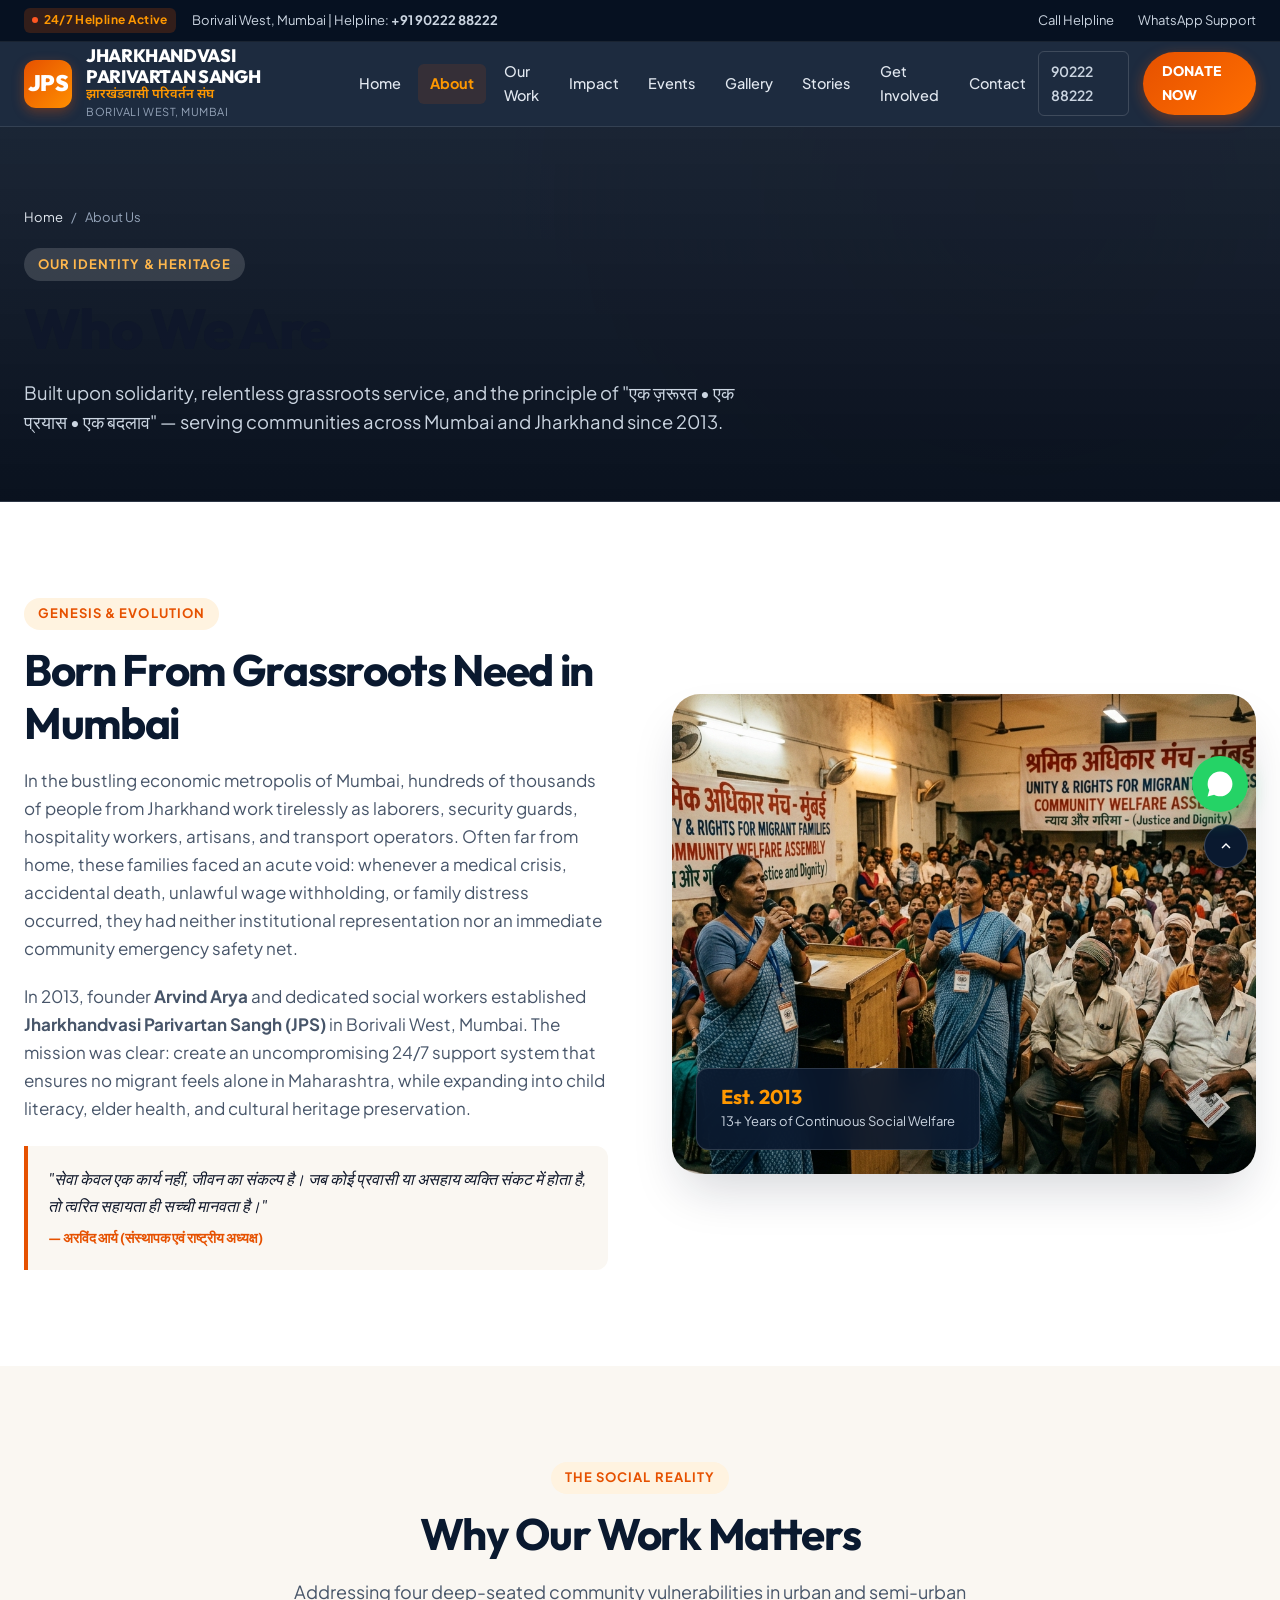
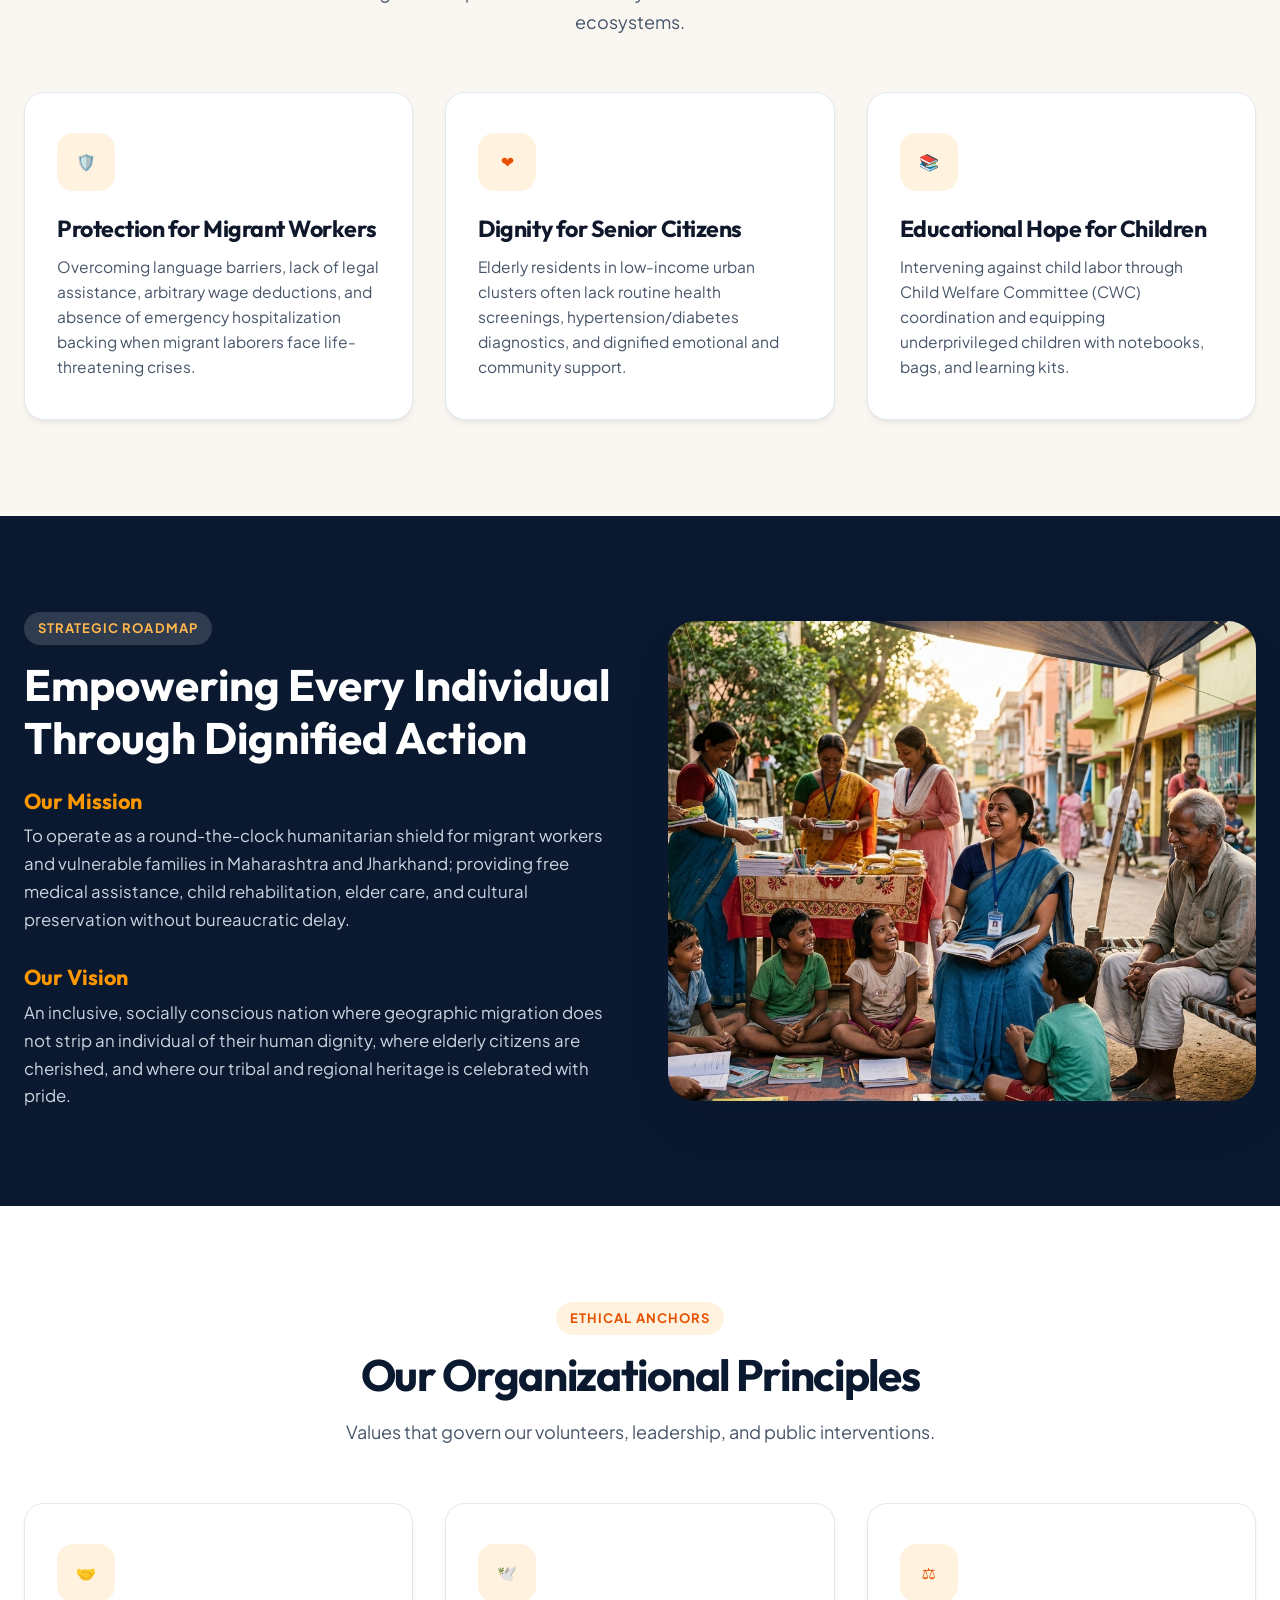
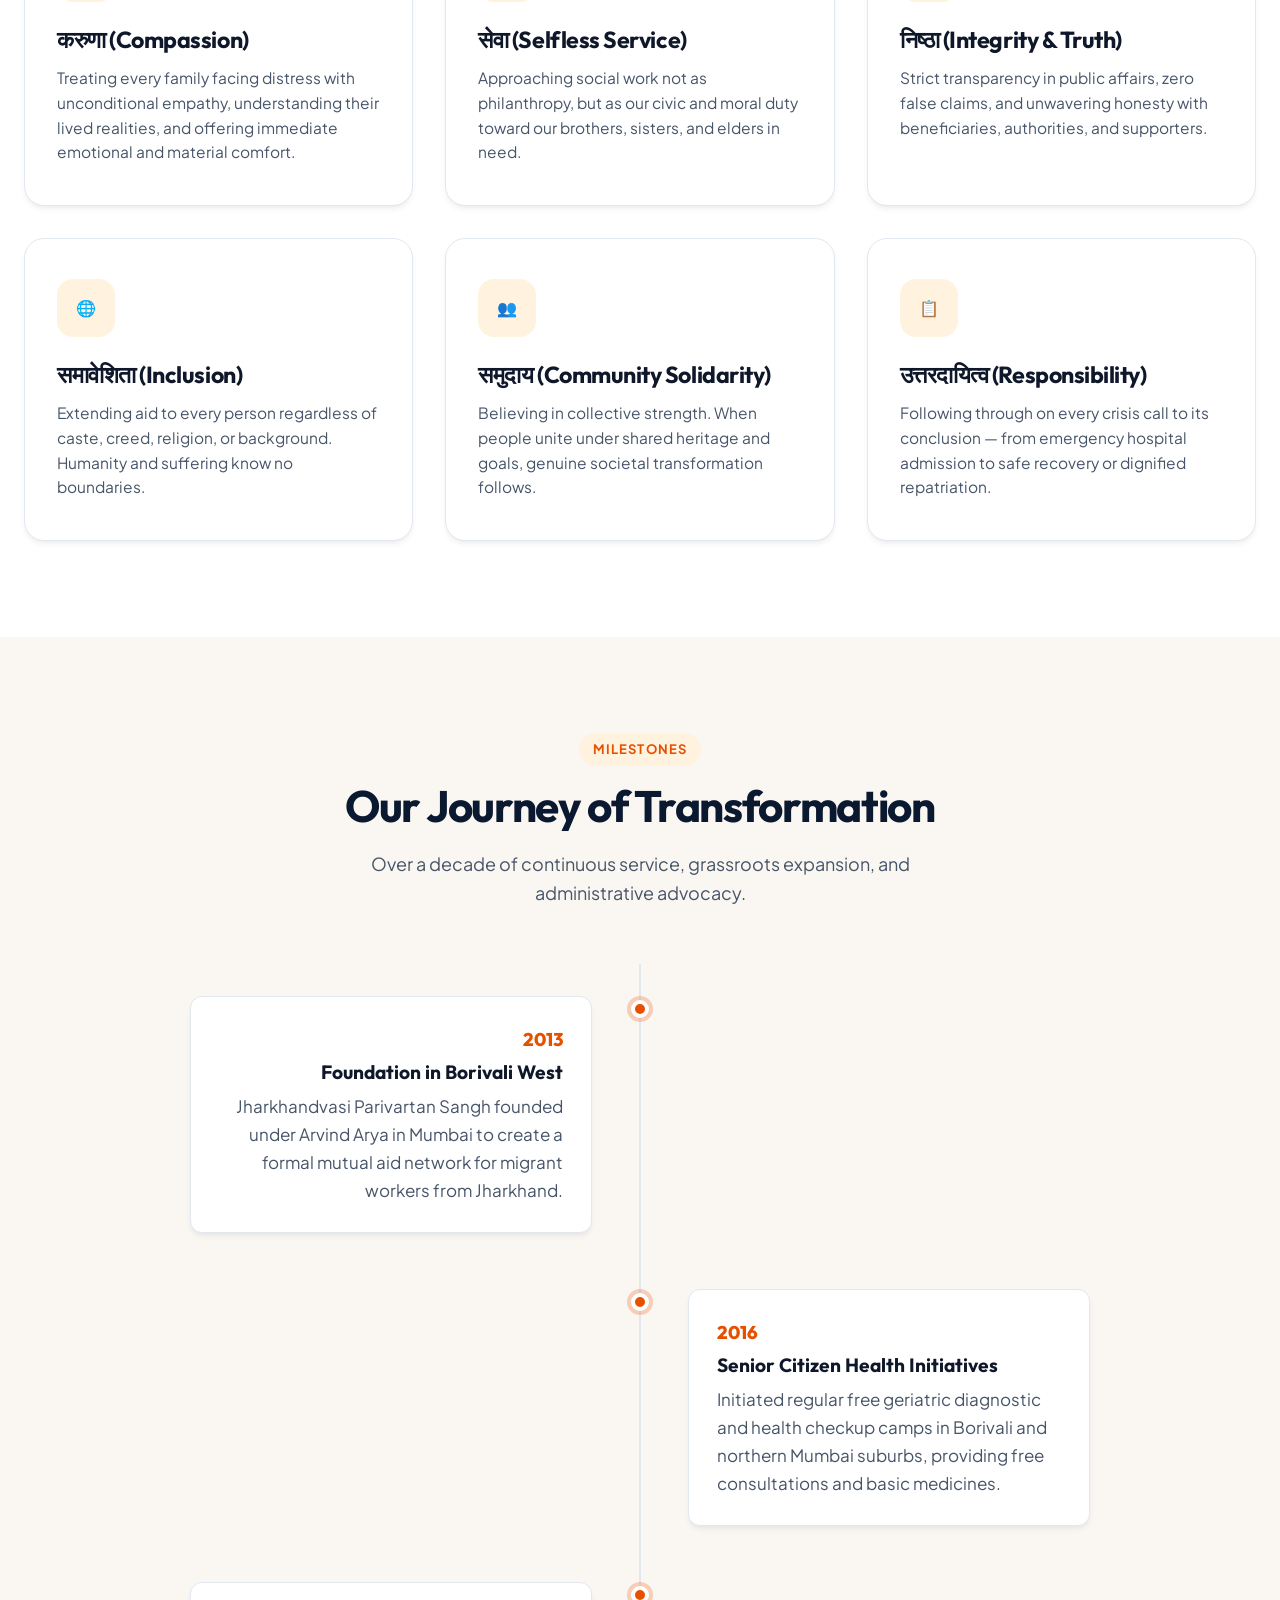
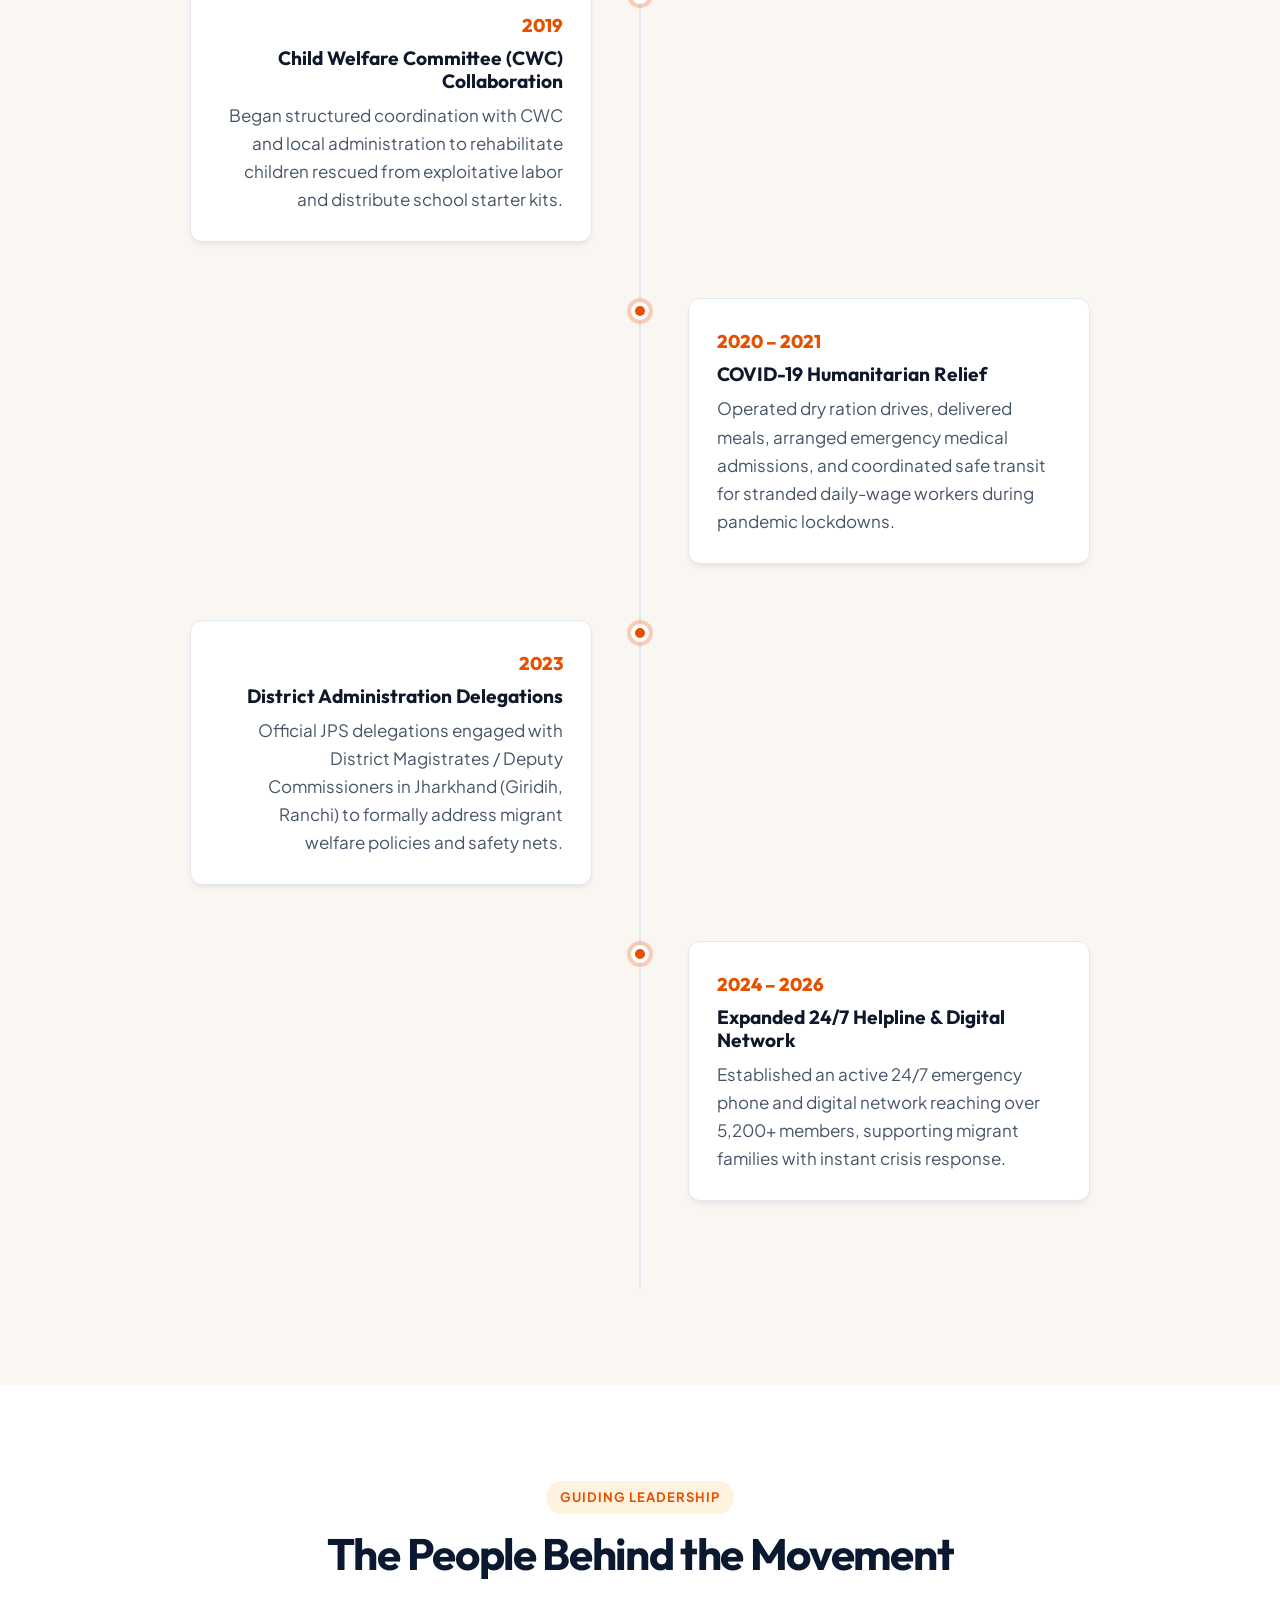
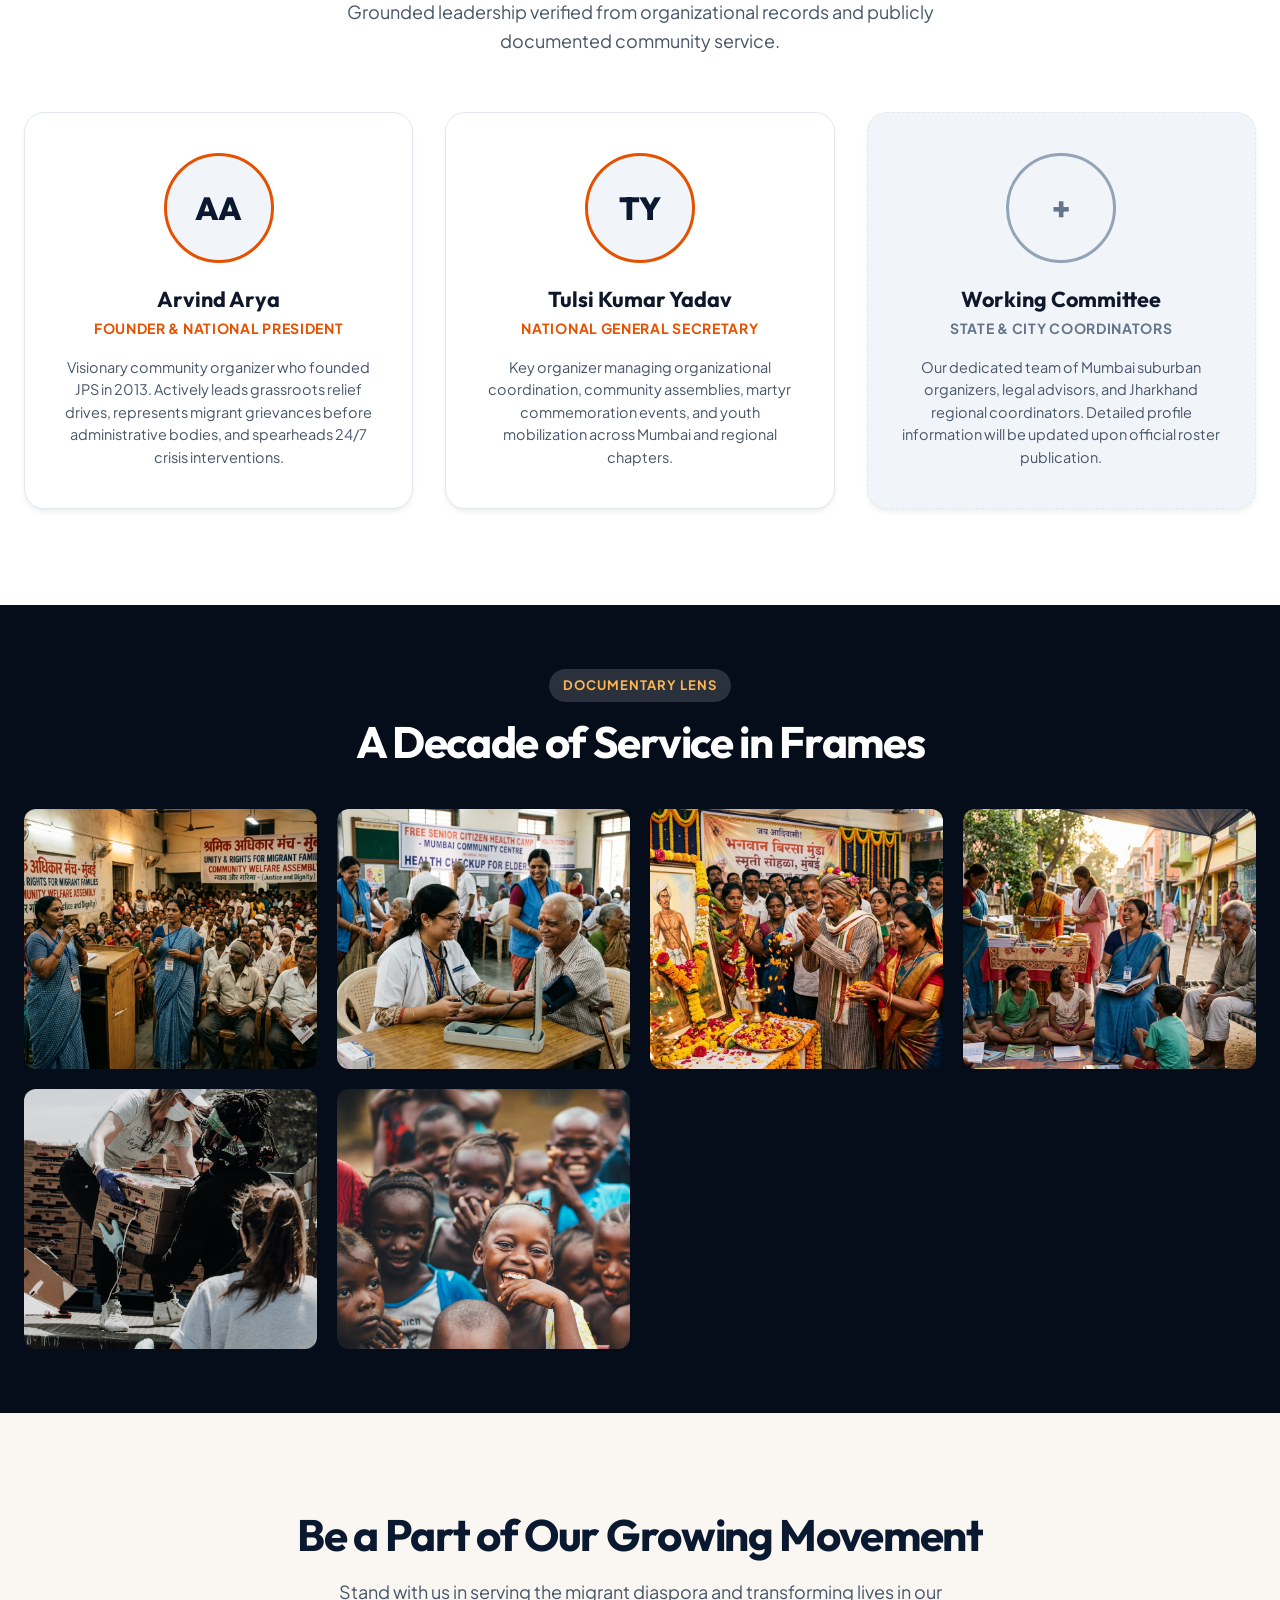
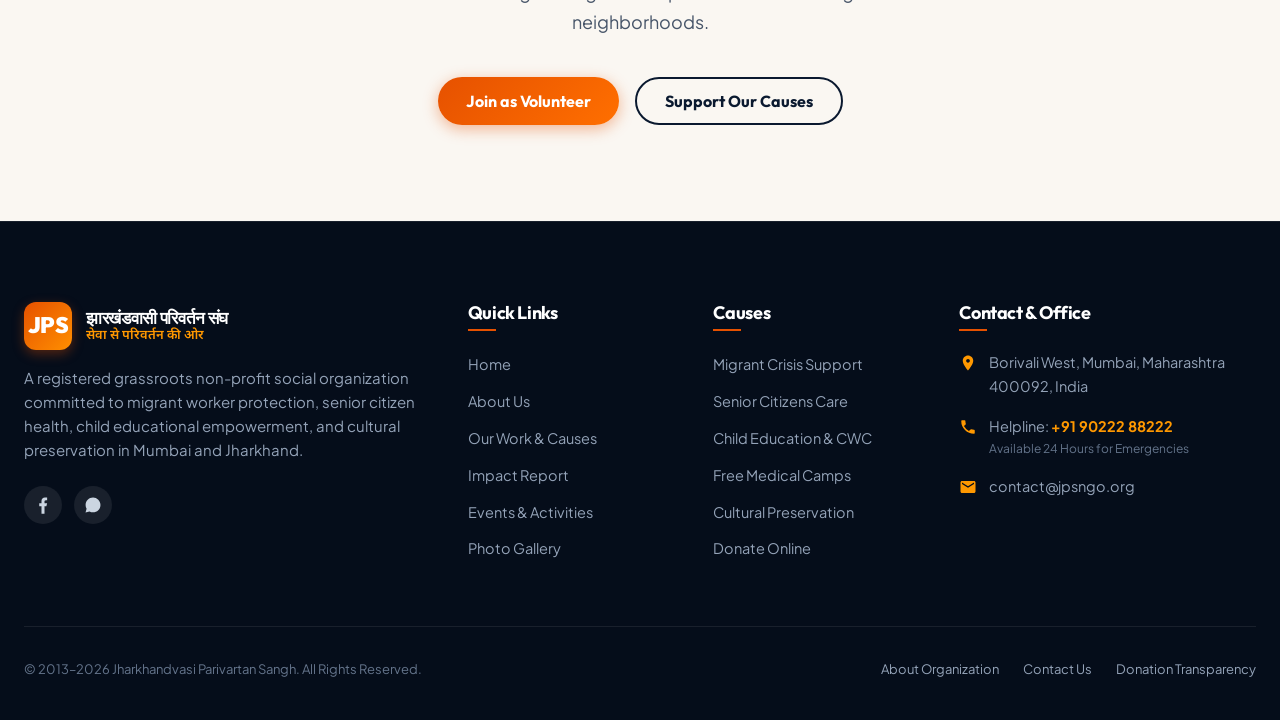
==== about.html @ cb79f777 "Initial commit: Complete 10-page website for Jharkhandvasi Parivartan Sangh" ====
<!DOCTYPE html>
<html lang="en">
<head>
  <meta charset="UTF-8">
  <meta name="viewport" content="width=device-width, initial-scale=1.0">
  <title>About Us | Jharkhandvasi Parivartan Sangh (JPS)</title>
  <meta name="description" content="Learn about Jharkhandvasi Parivartan Sangh (JPS), founded in 2013 in Mumbai under the leadership of Arvind Arya. Dedicated to migrant welfare, senior citizen healthcare, and child protection.">
  <meta name="keywords" content="About Jharkhandvasi Parivartan Sangh, Arvind Arya, NGO Borivali West, migrant worker welfare Mumbai, NGO history">
  
  <meta property="og:type" content="website">
  <meta property="og:title" content="About Us | Jharkhandvasi Parivartan Sangh">
  <meta property="og:description" content="Discover our journey since 2013: Empowering communities, protecting migrant rights, and serving elders with dignity.">
  <meta property="og:image" content="assets/images/community-assembly.jpg">

  <link rel="icon" type="image/x-icon" href="assets/images/favicon.ico">
  <link rel="stylesheet" href="assets/css/style.css">
</head>
<body>

  <!-- PRELOADER -->
  <div id="preloader">
    <div class="preloader-brand">
      <div class="preloader-emblem">JPS</div>
      <h2 class="preloader-title">झारखंडवासी परिवर्तन संघ</h2>
      <p class="preloader-sub">सेवा • सशक्तिकरण • परिवर्तन</p>
    </div>
  </div>

  <!-- TOP EMERGENCY STRIP -->
  <div class="top-strip">
    <div class="container top-strip-inner">
      <div class="top-strip-left">
        <span class="top-strip-badge">24/7 Helpline Active</span>
        <span>Borivali West, Mumbai | Helpline: <strong>+91 90222 88222</strong></span>
      </div>
      <div class="top-strip-right">
        <a href="tel:+919022288222" class="top-strip-link">Call Helpline</a>
        <a href="https://wa.me/919022288222" target="_blank" class="top-strip-link">WhatsApp Support</a>
      </div>
    </div>
  </div>

  <!-- STICKY SITE HEADER -->
  <header class="site-header">
    <div class="container nav-container">
      <a href="index.html" class="brand-logo" aria-label="JPS Home">
        <div class="brand-emblem">JPS</div>
        <div class="brand-text">
          <span class="brand-name">JHARKHANDVASI PARIVARTAN SANGH</span>
          <span class="brand-hindi">झारखंडवासी परिवर्तन संघ</span>
          <span class="brand-location">Borivali West, Mumbai</span>
        </div>
      </a>

      <nav aria-label="Main Navigation">
        <ul class="nav-menu">
          <li class="nav-item"><a href="index.html" class="nav-link">Home</a></li>
          <li class="nav-item"><a href="about.html" class="nav-link active">About</a></li>
          <li class="nav-item"><a href="our-work.html" class="nav-link">Our Work</a></li>
          <li class="nav-item"><a href="impact.html" class="nav-link">Impact</a></li>
          <li class="nav-item"><a href="events.html" class="nav-link">Events</a></li>
          <li class="nav-item"><a href="gallery.html" class="nav-link">Gallery</a></li>
          <li class="nav-item"><a href="stories.html" class="nav-link">Stories</a></li>
          <li class="nav-item"><a href="get-involved.html" class="nav-link">Get Involved</a></li>
          <li class="nav-item"><a href="contact.html" class="nav-link">Contact</a></li>
        </ul>
      </nav>

      <div class="nav-actions">
        <a href="tel:+919022288222" class="btn-header-call">90222 88222</a>
        <a href="donate.html" class="btn-donate-nav">DONATE NOW</a>
        <button class="mobile-toggle" aria-label="Open Navigation Menu">
          <svg viewBox="0 0 24 24"><path d="M3 18h18v-2H3v2zm0-5h18v-2H3v2zm0-7v2h18V6H3z"/></svg>
        </button>
      </div>
    </div>
  </header>

  <!-- MOBILE NAVIGATION DRAWER -->
  <div class="mobile-drawer-overlay"></div>
  <aside class="mobile-drawer" aria-label="Mobile Navigation">
    <div>
      <div class="mobile-drawer-header">
        <div class="brand-logo">
          <div class="brand-emblem">JPS</div>
          <div>
            <div style="font-weight:800; color:#fff; font-size:1rem;">झारखंडवासी परिवर्तन संघ</div>
            <div style="font-size:0.75rem; color:#ff9800;">Borivali West, Mumbai</div>
          </div>
        </div>
        <button class="drawer-close" aria-label="Close Navigation">✕</button>
      </div>
      <ul class="mobile-nav-list">
        <li><a href="index.html" class="mobile-nav-link">Home</a></li>
        <li><a href="about.html" class="mobile-nav-link active">About Us</a></li>
        <li><a href="our-work.html" class="mobile-nav-link">Our Work & Causes</a></li>
        <li><a href="impact.html" class="mobile-nav-link">Our Impact</a></li>
        <li><a href="events.html" class="mobile-nav-link">Events & Activities</a></li>
        <li><a href="gallery.html" class="mobile-nav-link">Photo Gallery</a></li>
        <li><a href="stories.html" class="mobile-nav-link">Stories & News</a></li>
        <li><a href="get-involved.html" class="mobile-nav-link">Get Involved</a></li>
        <li><a href="donate.html" class="mobile-nav-link">Donate Online</a></li>
        <li><a href="contact.html" class="mobile-nav-link">Contact Us</a></li>
      </ul>
    </div>
    <div class="mobile-drawer-footer">
      <a href="donate.html" class="btn btn-primary" style="width:100%; margin-bottom: 0.75rem;">Support Our Work</a>
      <a href="tel:+919022288222" class="btn btn-secondary" style="width:100%;">Call Helpline</a>
    </div>
  </aside>

  <!-- PAGE HERO -->
  <section class="page-hero">
    <div class="container">
      <nav class="breadcrumbs">
        <a href="index.html">Home</a> <span>/</span> <span>About Us</span>
      </nav>
      <span class="section-tag light">Our Identity & Heritage</span>
      <h1 class="page-hero-title">Who We Are</h1>
      <p class="page-hero-desc">Built upon solidarity, relentless grassroots service, and the principle of "एक ज़रूरत • एक प्रयास • एक बदलाव" — serving communities across Mumbai and Jharkhand since 2013.</p>
    </div>
  </section>

  <!-- OUR STORY & FOUNDATION -->
  <section class="section-py bg-surface">
    <div class="container">
      <div class="split-grid">
        <div>
          <span class="section-tag">Genesis & Evolution</span>
          <h2 class="section-title">Born From Grassroots Need in Mumbai</h2>
          <p style="margin-bottom: 1.25rem;">In the bustling economic metropolis of Mumbai, hundreds of thousands of people from Jharkhand work tirelessly as laborers, security guards, hospitality workers, artisans, and transport operators. Often far from home, these families faced an acute void: whenever a medical crisis, accidental death, unlawful wage withholding, or family distress occurred, they had neither institutional representation nor an immediate community emergency safety net.</p>
          <p style="margin-bottom: 1.25rem;">In 2013, founder <strong>Arvind Arya</strong> and dedicated social workers established <strong>Jharkhandvasi Parivartan Sangh (JPS)</strong> in Borivali West, Mumbai. The mission was clear: create an uncompromising 24/7 support system that ensures no migrant feels alone in Maharashtra, while expanding into child literacy, elder health, and cultural heritage preservation.</p>
          <div style="background:var(--color-surface-warm); padding:1.25rem; border-left:4px solid var(--color-accent); border-radius:0 var(--radius-md) var(--radius-md) 0; margin-top:1.5rem;">
            <p style="font-size:1rem; font-style:italic; color:var(--color-text-main); margin:0;">
              "सेवा केवल एक कार्य नहीं, जीवन का संकल्प है। जब कोई प्रवासी या असहाय व्यक्ति संकट में होता है, तो त्वरित सहायता ही सच्ची मानवता है।"
            </p>
            <div style="font-weight:700; font-size:0.85rem; color:var(--color-accent); margin-top:0.5rem;">— अरविंद आर्य (संस्थापक एवं राष्ट्रीय अध्यक्ष)</div>
          </div>
        </div>
        <div class="split-image-card">
          <img src="assets/images/community-assembly.jpg" alt="JPS Community Assembly and Deliberation">
          <div class="split-badge-floating">
            <h4>Est. 2013</h4>
            <p>13+ Years of Continuous Social Welfare</p>
          </div>
        </div>
      </div>
    </div>
  </section>

  <!-- WHY WE EXIST -->
  <section class="section-py bg-surface-warm">
    <div class="container">
      <div class="text-center mx-auto" style="max-width: 700px; margin-bottom: 3.5rem;">
        <span class="section-tag">The Social Reality</span>
        <h2 class="section-title">Why Our Work Matters</h2>
        <p class="section-subtitle">Addressing four deep-seated community vulnerabilities in urban and semi-urban ecosystems.</p>
      </div>

      <div class="cards-3-grid">
        <div class="card-purpose">
          <div class="card-icon-wrap">🛡️</div>
          <h3>Protection for Migrant Workers</h3>
          <p>Overcoming language barriers, lack of legal assistance, arbitrary wage deductions, and absence of emergency hospitalization backing when migrant laborers face life-threatening crises.</p>
        </div>

        <div class="card-purpose">
          <div class="card-icon-wrap">❤️</div>
          <h3>Dignity for Senior Citizens</h3>
          <p>Elderly residents in low-income urban clusters often lack routine health screenings, hypertension/diabetes diagnostics, and dignified emotional and community support.</p>
        </div>

        <div class="card-purpose">
          <div class="card-icon-wrap">📚</div>
          <h3>Educational Hope for Children</h3>
          <p>Intervening against child labor through Child Welfare Committee (CWC) coordination and equipping underprivileged children with notebooks, bags, and learning kits.</p>
        </div>
      </div>
    </div>
  </section>

  <!-- MISSION & VISION LARGE DISPLAY SECTION -->
  <section class="section-py bg-navy">
    <div class="container">
      <div style="display:grid; grid-template-columns: 1fr 1fr; gap: 3.5rem; align-items:center;">
        <div>
          <span class="section-tag light">Strategic Roadmap</span>
          <h2 style="font-size:clamp(2rem, 3.5vw, 2.75rem); color:#fff; margin-bottom:1.5rem; line-height:1.2;">
            Empowering Every Individual Through Dignified Action
          </h2>
          <div style="margin-bottom: 2rem;">
            <h3 style="color:#ff9800; font-size:1.35rem; margin-bottom:0.5rem;">Our Mission</h3>
            <p style="color:#cbd5e1; font-size:1.05rem;">
              To operate as a round-the-clock humanitarian shield for migrant workers and vulnerable families in Maharashtra and Jharkhand; providing free medical assistance, child rehabilitation, elder care, and cultural preservation without bureaucratic delay.
            </p>
          </div>
          <div>
            <h3 style="color:#ff9800; font-size:1.35rem; margin-bottom:0.5rem;">Our Vision</h3>
            <p style="color:#cbd5e1; font-size:1.05rem;">
              An inclusive, socially conscious nation where geographic migration does not strip an individual of their human dignity, where elderly citizens are cherished, and where our tribal and regional heritage is celebrated with pride.
            </p>
          </div>
        </div>
        <div class="split-image-card">
          <img src="assets/images/hero-education.jpg" alt="JPS Education & Welfare Drive">
        </div>
      </div>
    </div>
  </section>

  <!-- OUR VALUES (6 EDITORIAL PRINCIPLES) -->
  <section class="section-py bg-surface">
    <div class="container">
      <div class="text-center mx-auto" style="max-width: 650px; margin-bottom: 3.5rem;">
        <span class="section-tag">Ethical Anchors</span>
        <h2 class="section-title">Our Organizational Principles</h2>
        <p class="section-subtitle">Values that govern our volunteers, leadership, and public interventions.</p>
      </div>

      <div class="work-grid">
        <div class="card-purpose">
          <div class="card-icon-wrap">🤝</div>
          <h3>करुणा (Compassion)</h3>
          <p>Treating every family facing distress with unconditional empathy, understanding their lived realities, and offering immediate emotional and material comfort.</p>
        </div>
        <div class="card-purpose">
          <div class="card-icon-wrap">🕊️</div>
          <h3>सेवा (Selfless Service)</h3>
          <p>Approaching social work not as philanthropy, but as our civic and moral duty toward our brothers, sisters, and elders in need.</p>
        </div>
        <div class="card-purpose">
          <div class="card-icon-wrap">⚖️</div>
          <h3>निष्ठा (Integrity & Truth)</h3>
          <p>Strict transparency in public affairs, zero false claims, and unwavering honesty with beneficiaries, authorities, and supporters.</p>
        </div>
        <div class="card-purpose">
          <div class="card-icon-wrap">🌐</div>
          <h3>समावेशिता (Inclusion)</h3>
          <p>Extending aid to every person regardless of caste, creed, religion, or background. Humanity and suffering know no boundaries.</p>
        </div>
        <div class="card-purpose">
          <div class="card-icon-wrap">👥</div>
          <h3>समुदाय (Community Solidarity)</h3>
          <p>Believing in collective strength. When people unite under shared heritage and goals, genuine societal transformation follows.</p>
        </div>
        <div class="card-purpose">
          <div class="card-icon-wrap">📋</div>
          <h3>उत्तरदायित्व (Responsibility)</h3>
          <p>Following through on every crisis call to its conclusion — from emergency hospital admission to safe recovery or dignified repatriation.</p>
        </div>
      </div>
    </div>
  </section>

  <!-- OUR JOURNEY TIMELINE -->
  <section class="section-py bg-surface-warm">
    <div class="container">
      <div class="text-center mx-auto" style="max-width: 650px; margin-bottom: 3.5rem;">
        <span class="section-tag">Milestones</span>
        <h2 class="section-title">Our Journey of Transformation</h2>
        <p class="section-subtitle">Over a decade of continuous service, grassroots expansion, and administrative advocacy.</p>
      </div>

      <div class="timeline-wrapper">
        <!-- 2013 -->
        <div class="timeline-node left">
          <div class="timeline-dot"></div>
          <div class="timeline-card">
            <span class="timeline-year">2013</span>
            <h4>Foundation in Borivali West</h4>
            <p>Jharkhandvasi Parivartan Sangh founded under Arvind Arya in Mumbai to create a formal mutual aid network for migrant workers from Jharkhand.</p>
          </div>
        </div>

        <!-- 2016 -->
        <div class="timeline-node right">
          <div class="timeline-dot"></div>
          <div class="timeline-card">
            <span class="timeline-year">2016</span>
            <h4>Senior Citizen Health Initiatives</h4>
            <p>Initiated regular free geriatric diagnostic and health checkup camps in Borivali and northern Mumbai suburbs, providing free consultations and basic medicines.</p>
          </div>
        </div>

        <!-- 2019 -->
        <div class="timeline-node left">
          <div class="timeline-dot"></div>
          <div class="timeline-card">
            <span class="timeline-year">2019</span>
            <h4>Child Welfare Committee (CWC) Collaboration</h4>
            <p>Began structured coordination with CWC and local administration to rehabilitate children rescued from exploitative labor and distribute school starter kits.</p>
          </div>
        </div>

        <!-- 2020-2021 -->
        <div class="timeline-node right">
          <div class="timeline-dot"></div>
          <div class="timeline-card">
            <span class="timeline-year">2020 – 2021</span>
            <h4>COVID-19 Humanitarian Relief</h4>
            <p>Operated dry ration drives, delivered meals, arranged emergency medical admissions, and coordinated safe transit for stranded daily-wage workers during pandemic lockdowns.</p>
          </div>
        </div>

        <!-- 2023 -->
        <div class="timeline-node left">
          <div class="timeline-dot"></div>
          <div class="timeline-card">
            <span class="timeline-year">2023</span>
            <h4>District Administration Delegations</h4>
            <p>Official JPS delegations engaged with District Magistrates / Deputy Commissioners in Jharkhand (Giridih, Ranchi) to formally address migrant welfare policies and safety nets.</p>
          </div>
        </div>

        <!-- 2024-2026 -->
        <div class="timeline-node right">
          <div class="timeline-dot"></div>
          <div class="timeline-card">
            <span class="timeline-year">2024 – 2026</span>
            <h4>Expanded 24/7 Helpline & Digital Network</h4>
            <p>Established an active 24/7 emergency phone and digital network reaching over 5,200+ members, supporting migrant families with instant crisis response.</p>
          </div>
        </div>
      </div>
    </div>
  </section>

  <!-- LEADERSHIP & TEAM -->
  <section class="section-py bg-surface">
    <div class="container">
      <div class="text-center mx-auto" style="max-width: 650px; margin-bottom: 3.5rem;">
        <span class="section-tag">Guiding Leadership</span>
        <h2 class="section-title">The People Behind the Movement</h2>
        <p class="section-subtitle">Grounded leadership verified from organizational records and publicly documented community service.</p>
      </div>

      <div class="team-grid">
        <!-- Arvind Arya -->
        <div class="card-team">
          <div class="team-avatar">AA</div>
          <h3 class="team-name">Arvind Arya</h3>
          <div class="team-designation">Founder & National President</div>
          <p class="team-bio">Visionary community organizer who founded JPS in 2013. Actively leads grassroots relief drives, represents migrant grievances before administrative bodies, and spearheads 24/7 crisis interventions.</p>
        </div>

        <!-- Tulsi Kumar Yadav -->
        <div class="card-team">
          <div class="team-avatar">TY</div>
          <h3 class="team-name">Tulsi Kumar Yadav</h3>
          <div class="team-designation">National General Secretary</div>
          <p class="team-bio">Key organizer managing organizational coordination, community assemblies, martyr commemoration events, and youth mobilization across Mumbai and regional chapters.</p>
        </div>

        <!-- Working Committee Placeholder -->
        <div class="card-team" style="border-style: dashed; background: var(--color-surface-soft);">
          <div class="team-avatar" style="border-color:#94a3b8; color:#64748b;">+</div>
          <h3 class="team-name">Working Committee</h3>
          <div class="team-designation" style="color:var(--color-text-subtle);">State & City Coordinators</div>
          <p class="team-bio">Our dedicated team of Mumbai suburban organizers, legal advisors, and Jharkhand regional coordinators. Detailed profile information will be updated upon official roster publication.</p>
        </div>
      </div>
    </div>
  </section>

  <!-- ABOUT PHOTO GALLERY (6-8 IMAGES) -->
  <section class="section-py-sm bg-dark">
    <div class="container">
      <div class="text-center mx-auto" style="max-width: 650px; margin-bottom: 2.5rem;">
        <span class="section-tag light">Documentary Lens</span>
        <h2 class="section-title light">A Decade of Service in Frames</h2>
      </div>

      <div class="gallery-grid">
        <div class="gallery-item">
          <img src="assets/images/community-assembly.jpg" alt="Community assembly">
          <div class="gallery-caption-overlay">
            <h4>Community Deliberation</h4>
            <p>Workers unity forum in Mumbai</p>
          </div>
        </div>
        <div class="gallery-item">
          <img src="assets/images/senior-health.jpg" alt="Senior health camp">
          <div class="gallery-caption-overlay">
            <h4>Senior Healthcare Camp</h4>
            <p>Borivali West diagnostic drive</p>
          </div>
        </div>
        <div class="gallery-item">
          <img src="assets/images/cultural-birsa.jpg" alt="Bhagwan Birsa Munda tribute">
          <div class="gallery-caption-overlay">
            <h4>Birsa Munda Jayanti</h4>
            <p>Honoring our sacred roots</p>
          </div>
        </div>
        <div class="gallery-item">
          <img src="assets/images/hero-education.jpg" alt="Child education initiative">
          <div class="gallery-caption-overlay">
            <h4>Shiksha Protsahan</h4>
            <p>Equipping children for the future</p>
          </div>
        </div>
        <div class="gallery-item">
          <img src="assets/images/food-distribution.jpg" alt="Food grain distribution">
          <div class="gallery-caption-overlay">
            <h4>Emergency Food Relief</h4>
            <p>Supporting distressed families</p>
          </div>
        </div>
        <div class="gallery-item">
          <img src="assets/images/volunteer-hands.jpg" alt="Volunteer unity">
          <div class="gallery-caption-overlay">
            <h4>Grassroots Volunteer Force</h4>
            <p>Dedicated youth and social workers</p>
          </div>
        </div>
      </div>
    </div>
  </section>

  <!-- CTA -->
  <section class="section-py bg-surface-warm">
    <div class="container text-center">
      <h2 class="section-title">Be a Part of Our Growing Movement</h2>
      <p class="section-subtitle mx-auto">Stand with us in serving the migrant diaspora and transforming lives in our neighborhoods.</p>
      <div style="display:flex; justify-content:center; gap:1rem; flex-wrap:wrap;">
        <a href="get-involved.html" class="btn btn-primary">Join as Volunteer</a>
        <a href="donate.html" class="btn btn-outline-dark">Support Our Causes</a>
      </div>
    </div>
  </section>

  <!-- FOOTER -->
  <footer class="site-footer">
    <div class="container">
      <div class="footer-grid">
        <div class="footer-about">
          <div class="brand-logo">
            <div class="brand-emblem">JPS</div>
            <div class="brand-text">
              <span class="brand-name" style="font-size:1.05rem;">झारखंडवासी परिवर्तन संघ</span>
              <span class="brand-hindi" style="color:#ff9800;">सेवा से परिवर्तन की ओर</span>
            </div>
          </div>
          <p>A registered grassroots non-profit social organization committed to migrant worker protection, senior citizen health, child educational empowerment, and cultural preservation in Mumbai and Jharkhand.</p>
          <div class="social-icons-row">
            <a href="https://www.facebook.com/share/1EL6NNUDB8/" target="_blank" class="social-icon-btn" aria-label="Facebook">
              <svg viewBox="0 0 24 24"><path d="M14 13.5h2.5l1-4H14v-2c0-1.03 0-2 2-2h1.5V2.14c-.326-.043-1.52-.14-2.89-.14-2.87 0-4.61 1.74-4.61 4.75v2.75h-3v4h3v10h4v-10z"/></svg>
            </a>
            <a href="https://wa.me/919022288222" target="_blank" class="social-icon-btn" aria-label="WhatsApp">
              <svg viewBox="0 0 24 24"><path d="M12.04 2c-5.46 0-9.91 4.45-9.91 9.91 0 1.75.46 3.45 1.32 4.95L2.05 22l5.25-1.38c1.45.79 3.08 1.21 4.74 1.21 5.46 0 9.91-4.45 9.91-9.91 0-2.65-1.03-5.14-2.9-7.01A9.816 9.816 0 0012.04 2z"/></svg>
            </a>
          </div>
        </div>

        <div>
          <h4 class="footer-heading">Quick Links</h4>
          <ul class="footer-links">
            <li><a href="index.html" class="footer-link">Home</a></li>
            <li><a href="about.html" class="footer-link">About Us</a></li>
            <li><a href="our-work.html" class="footer-link">Our Work & Causes</a></li>
            <li><a href="impact.html" class="footer-link">Impact Report</a></li>
            <li><a href="events.html" class="footer-link">Events & Activities</a></li>
            <li><a href="gallery.html" class="footer-link">Photo Gallery</a></li>
          </ul>
        </div>

        <div>
          <h4 class="footer-heading">Causes</h4>
          <ul class="footer-links">
            <li><a href="our-work.html#migrants" class="footer-link">Migrant Crisis Support</a></li>
            <li><a href="our-work.html#seniors" class="footer-link">Senior Citizens Care</a></li>
            <li><a href="our-work.html#education" class="footer-link">Child Education & CWC</a></li>
            <li><a href="our-work.html#health" class="footer-link">Free Medical Camps</a></li>
            <li><a href="our-work.html#culture" class="footer-link">Cultural Preservation</a></li>
            <li><a href="donate.html" class="footer-link">Donate Online</a></li>
          </ul>
        </div>

        <div>
          <h4 class="footer-heading">Contact & Office</h4>
          <div class="footer-contact-item">
            <svg viewBox="0 0 24 24"><path d="M12 2C8.13 2 5 5.13 5 9c0 5.25 7 13 7 13s7-7.75 7-13c0-3.87-3.13-7-7-7zm0 9.5c-1.38 0-2.5-1.12-2.5-2.5s1.12-2.5 2.5-2.5 2.5 1.12 2.5 2.5-1.12 2.5-2.5 2.5z"/></svg>
            <span>Borivali West, Mumbai, Maharashtra 400092, India</span>
          </div>
          <div class="footer-contact-item">
            <svg viewBox="0 0 24 24"><path d="M6.62 10.79a15.053 15.053 0 006.59 6.59l2.2-2.2a1 1 0 011.01-.24c1.12.37 2.33.57 3.58.57.55 0 1 .45 1 1V20a1 1 0 01-1 1A17 17 0 013 4a1 1 0 011-1h3.5a1 1 0 011 1c0 1.25.2 2.45.57 3.57.11.35.03.74-.25 1.02l-2.2 2.2z"/></svg>
            <div>
              <div>Helpline: <a href="tel:+919022288222" style="color:#ff9800; font-weight:700;">+91 90222 88222</a></div>
              <div style="font-size:0.75rem; color:#64748b;">Available 24 Hours for Emergencies</div>
            </div>
          </div>
          <div class="footer-contact-item">
            <svg viewBox="0 0 24 24"><path d="M20 4H4c-1.1 0-1.99.9-1.99 2L2 18c0 1.1.9 2 2 2h16c1.1 0 2-.9 2-2V6c0-1.1-.9-2-2-2zm0 4l-8 5-8-5V6l8 5 8-5v2z"/></svg>
            <span>contact@jpsngo.org</span>
          </div>
        </div>
      </div>

      <div class="footer-bottom">
        <div>© 2013–2026 Jharkhandvasi Parivartan Sangh. All Rights Reserved.</div>
        <div style="display:flex; gap:1.5rem;">
          <a href="about.html">About Organization</a>
          <a href="contact.html">Contact Us</a>
          <a href="donate.html">Donation Transparency</a>
        </div>
      </div>
    </div>
  </footer>

  <!-- FLOATING WIDGETS -->
  <div class="floating-widgets">
    <a href="https://wa.me/919022288222?text=Hello,%20I%20would%20like%20to%20know%20more%20about%20Jharkhandvasi%20Parivartan%20Sangh." target="_blank" class="btn-float-whatsapp" aria-label="Chat on WhatsApp">
      <span class="whatsapp-tooltip">Chat on WhatsApp: +91 90222 88222</span>
      <svg viewBox="0 0 24 24"><path d="M12.04 2c-5.46 0-9.91 4.45-9.91 9.91 0 1.75.46 3.45 1.32 4.95L2.05 22l5.25-1.38c1.45.79 3.08 1.21 4.74 1.21 5.46 0 9.91-4.45 9.91-9.91 0-2.65-1.03-5.14-2.9-7.01A9.816 9.816 0 0012.04 2z"/></svg>
    </a>
    <button class="btn-back-to-top" aria-label="Back to Top">
      <svg viewBox="0 0 24 24"><path d="M7.41 15.41L12 10.83l4.59 4.58L18 14l-6-6-6 6z"/></svg>
    </button>
  </div>

  <script src="assets/js/main.js"></script>
</body>
</html>
---- assets/css/style.css ----
/* ==========================================================================
   JHARKHANDVASI PARIVARTAN SANGH (JPS) - OFFICIAL STYLESHEET
   Design Standard: ₹50 Lakh Corporate-Grade National NGO Digital Presence
   Motto: एक ज़रूरत • एक प्रयास • एक बदलाव
   ========================================================================== */

/* --- GOOGLE FONTS IMPORT --- */
@import url('https://fonts.googleapis.com/css2?family=Outfit:wght@400;500;600;700;800;900&family=Plus+Jakarta+Sans:ital,wght@0,300;0,400;0,500;0,600;0,700;0,800;1,400&family=Noto+Sans+Devanagari:wght@400;600;700&display=swap');

/* --- DESIGN TOKENS --- */
:root {
  /* Brand Palette */
  --color-primary: #0a192f;        /* Deep Executive Navy */
  --color-primary-dark: #050d1a;   /* Midnight Abyss */
  --color-primary-light: #162a45;  /* Slate Navy */
  --color-accent: #e65100;         /* Warm Saffron / Terracotta Impact */
  --color-accent-hover: #cf4300;   /* Deep Warm Saffron */
  --color-accent-light: #fff3e0;   /* Soft Peach Saffron Tint */
  --color-gold: #f59e0b;           /* Hope & Dignity Gold */
  --color-emerald: #059669;        /* Healing Emerald Green */
  --color-emerald-light: #ecfdf5;  /* Emerald Tint */

  /* Neutral Spectrum */
  --color-bg: #f8fafc;             /* Crisp Slate White */
  --color-surface: #ffffff;        /* Pure White */
  --color-surface-soft: #f1f5f9;   /* Soft Cool Gray */
  --color-surface-warm: #faf7f2;   /* Warm Editorial Cream */
  --color-border: #e2e8f0;         /* Fine Border */
  --color-border-subtle: #edf2f7;  /* Ultra Subtle Line */
  --color-text-main: #0f172a;      /* Slate Charcoal 900 */
  --color-text-muted: #475569;     /* Slate 600 */
  --color-text-subtle: #64748b;    /* Slate 500 */
  --color-text-inverse: #ffffff;   /* Pure White */

  /* Shadows & Elevations */
  --shadow-xs: 0 1px 2px 0 rgba(15, 23, 42, 0.05);
  --shadow-sm: 0 4px 6px -1px rgba(15, 23, 42, 0.06), 0 2px 4px -2px rgba(15, 23, 42, 0.04);
  --shadow-md: 0 10px 15px -3px rgba(15, 23, 42, 0.08), 0 4px 6px -4px rgba(15, 23, 42, 0.03);
  --shadow-lg: 0 20px 25px -5px rgba(15, 23, 42, 0.1), 0 8px 10px -6px rgba(15, 23, 42, 0.04);
  --shadow-xl: 0 25px 50px -12px rgba(15, 23, 42, 0.18);
  --shadow-glow: 0 0 30px rgba(230, 81, 0, 0.25);

  /* Typography */
  --font-display: 'Outfit', sans-serif;
  --font-body: 'Plus Jakarta Sans', system-ui, -apple-system, sans-serif;
  --font-hindi: 'Noto Sans Devanagari', 'Plus Jakarta Sans', sans-serif;

  /* Transitions */
  --transition-fast: 0.15s cubic-bezier(0.4, 0, 0.2, 1);
  --transition-normal: 0.3s cubic-bezier(0.4, 0, 0.2, 1);
  --transition-slow: 0.6s cubic-bezier(0.16, 1, 0.3, 1);

  /* Radius */
  --radius-sm: 6px;
  --radius-md: 12px;
  --radius-lg: 20px;
  --radius-xl: 28px;
  --radius-full: 9999px;

  /* Layout */
  --container-max: 1280px;
  --header-height: 84px;
}

/* --- RESET & BASE STYLES --- */
*, *::before, *::after {
  box-sizing: border-box;
  margin: 0;
  padding: 0;
}

html {
  scroll-behavior: smooth;
  font-size: 16px;
  -webkit-text-size-adjust: 100%;
}

body {
  font-family: var(--font-body);
  background-color: var(--color-bg);
  color: var(--color-text-main);
  line-height: 1.65;
  overflow-x: hidden;
  font-feature-settings: 'cv02', 'cv03', 'cv04', 'cv11';
}

img, picture, video, canvas, svg {
  display: block;
  max-width: 100%;
  height: auto;
}

a {
  color: inherit;
  text-decoration: none;
  transition: color var(--transition-fast);
}

button, input, select, textarea {
  font: inherit;
}

h1, h2, h3, h4, h5, h6 {
  font-family: var(--font-display);
  font-weight: 700;
  line-height: 1.2;
  color: var(--color-text-main);
}

p {
  font-size: 1.0625rem;
  color: var(--color-text-muted);
}

.container {
  width: 100%;
  max-width: var(--container-max);
  margin-left: auto;
  margin-right: auto;
  padding-left: 1.5rem;
  padding-right: 1.5rem;
}

/* --- PRELOADER --- */
#preloader {
  position: fixed;
  inset: 0;
  z-index: 99999;
  background: var(--color-primary-dark);
  display: flex;
  flex-direction: column;
  align-items: center;
  justify-content: center;
  transition: opacity 0.6s ease, visibility 0.6s ease;
}

#preloader.loaded {
  opacity: 0;
  visibility: hidden;
  pointer-events: none;
}

.preloader-brand {
  text-align: center;
  color: #fff;
  animation: pulseBrand 2s infinite ease-in-out;
}

.preloader-emblem {
  width: 72px;
  height: 72px;
  margin: 0 auto 1.25rem;
  border-radius: 50%;
  border: 3px solid rgba(230, 81, 0, 0.3);
  border-top-color: var(--color-accent);
  animation: spin 1s infinite linear;
  display: flex;
  align-items: center;
  justify-content: center;
  font-size: 1.75rem;
  font-weight: 800;
  color: var(--color-accent);
}

.preloader-title {
  font-size: 1.5rem;
  letter-spacing: -0.02em;
  margin-bottom: 0.35rem;
}

.preloader-sub {
  font-size: 0.875rem;
  color: #94a3b8;
  letter-spacing: 0.08em;
  text-transform: uppercase;
}

@keyframes spin {
  to { transform: rotate(360deg); }
}

@keyframes pulseBrand {
  0%, 100% { opacity: 0.9; }
  50% { opacity: 1; transform: scale(1.02); }
}

/* --- TOP ANNOUNCEMENT / EMERGENCY STRIP --- */
.top-strip {
  background: #061121;
  color: #cbd5e1;
  font-size: 0.8125rem;
  padding: 0.5rem 0;
  border-bottom: 1px solid rgba(255, 255, 255, 0.08);
}

.top-strip-inner {
  display: flex;
  justify-content: space-between;
  align-items: center;
  flex-wrap: wrap;
  gap: 0.75rem;
}

.top-strip-left {
  display: flex;
  align-items: center;
  gap: 1rem;
}

.top-strip-badge {
  background: rgba(230, 81, 0, 0.2);
  color: #ff9800;
  font-weight: 700;
  font-size: 0.75rem;
  padding: 0.15rem 0.5rem;
  border-radius: var(--radius-sm);
  letter-spacing: 0.03em;
  display: inline-flex;
  align-items: center;
  gap: 0.35rem;
}

.top-strip-badge::before {
  content: '';
  display: inline-block;
  width: 6px;
  height: 6px;
  background: #ff5722;
  border-radius: 50%;
  animation: pulseDot 1.5s infinite;
}

@keyframes pulseDot {
  0%, 100% { transform: scale(1); opacity: 1; }
  50% { transform: scale(1.6); opacity: 0.5; }
}

.top-strip-right {
  display: flex;
  align-items: center;
  gap: 1.5rem;
}

.top-strip-link {
  color: #cbd5e1;
  display: inline-flex;
  align-items: center;
  gap: 0.4rem;
  transition: color var(--transition-fast);
}

.top-strip-link:hover {
  color: #ffffff;
}

.top-strip-link svg {
  width: 14px;
  height: 14px;
  fill: currentColor;
}

/* --- NAVIGATION HEADER --- */
.site-header {
  position: sticky;
  top: 0;
  z-index: 1000;
  background: rgba(10, 25, 47, 0.92);
  backdrop-filter: blur(16px);
  -webkit-backdrop-filter: blur(16px);
  border-bottom: 1px solid rgba(255, 255, 255, 0.1);
  transition: background var(--transition-normal), box-shadow var(--transition-normal), padding var(--transition-normal);
}

.site-header.scrolled {
  background: rgba(8, 19, 36, 0.98);
  box-shadow: 0 10px 30px -10px rgba(2, 12, 27, 0.7);
}

.nav-container {
  display: flex;
  align-items: center;
  justify-content: space-between;
  height: var(--header-height);
}

/* Brand Logo */
.brand-logo {
  display: flex;
  align-items: center;
  gap: 0.875rem;
}

.brand-emblem {
  width: 48px;
  height: 48px;
  background: linear-gradient(135deg, var(--color-accent) 0%, #ff8f00 100%);
  border-radius: 12px;
  display: flex;
  align-items: center;
  justify-content: center;
  color: #fff;
  font-family: var(--font-display);
  font-weight: 900;
  font-size: 1.4rem;
  letter-spacing: -0.04em;
  box-shadow: 0 4px 12px rgba(230, 81, 0, 0.35);
  flex-shrink: 0;
}

.brand-text {
  display: flex;
  flex-direction: column;
}

.brand-name {
  font-family: var(--font-display);
  font-size: 1.125rem;
  font-weight: 800;
  letter-spacing: -0.02em;
  color: #ffffff;
  line-height: 1.15;
}

.brand-hindi {
  font-family: var(--font-hindi);
  font-size: 0.8125rem;
  font-weight: 600;
  color: #ff9800;
  line-height: 1.15;
  margin-top: 1px;
}

.brand-location {
  font-size: 0.6875rem;
  color: #94a3b8;
  letter-spacing: 0.05em;
  text-transform: uppercase;
}

/* Navigation Links */
.nav-menu {
  display: flex;
  align-items: center;
  list-style: none;
  gap: 0.35rem;
}

.nav-item {
  position: relative;
}

.nav-link {
  display: inline-block;
  padding: 0.5rem 0.75rem;
  font-size: 0.90625rem;
  font-weight: 500;
  color: #e2e8f0;
  border-radius: var(--radius-sm);
  transition: color var(--transition-fast), background-color var(--transition-fast);
}

.nav-link:hover {
  color: #ffffff;
  background-color: rgba(255, 255, 255, 0.08);
}

.nav-link.active {
  color: #ff9800;
  font-weight: 700;
  background-color: rgba(230, 81, 0, 0.12);
}

/* Nav Actions */
.nav-actions {
  display: flex;
  align-items: center;
  gap: 0.875rem;
}

.btn-header-call {
  display: inline-flex;
  align-items: center;
  gap: 0.4rem;
  color: #cbd5e1;
  font-size: 0.875rem;
  font-weight: 600;
  padding: 0.5rem 0.75rem;
  border-radius: var(--radius-sm);
  border: 1px solid rgba(255, 255, 255, 0.15);
  transition: all var(--transition-fast);
}

.btn-header-call:hover {
  background: rgba(255, 255, 255, 0.1);
  color: #ffffff;
  border-color: rgba(255, 255, 255, 0.3);
}

.btn-donate-nav {
  display: inline-flex;
  align-items: center;
  gap: 0.5rem;
  background: linear-gradient(135deg, var(--color-accent) 0%, #ff6f00 100%);
  color: #ffffff;
  font-family: var(--font-display);
  font-weight: 700;
  font-size: 0.875rem;
  padding: 0.55rem 1.15rem;
  border-radius: var(--radius-full);
  box-shadow: 0 4px 14px rgba(230, 81, 0, 0.4);
  transition: all var(--transition-normal);
  letter-spacing: 0.02em;
}

.btn-donate-nav:hover {
  transform: translateY(-2px);
  box-shadow: 0 6px 20px rgba(230, 81, 0, 0.55);
  background: linear-gradient(135deg, #f4511e 0%, #ff8f00 100%);
}

.btn-donate-nav svg {
  width: 16px;
  height: 16px;
  fill: currentColor;
}

/* Mobile Toggle */
.mobile-toggle {
  display: none;
  background: transparent;
  border: none;
  cursor: pointer;
  padding: 0.5rem;
  color: #ffffff;
}

.mobile-toggle svg {
  width: 28px;
  height: 28px;
  fill: currentColor;
}

/* Mobile Drawer */
.mobile-drawer {
  position: fixed;
  top: 0;
  right: -100%;
  width: 85%;
  max-width: 360px;
  height: 100vh;
  background: #081324;
  z-index: 2000;
  padding: 2rem 1.5rem;
  display: flex;
  flex-direction: column;
  justify-content: space-between;
  box-shadow: -10px 0 30px rgba(0, 0, 0, 0.5);
  transition: right 0.4s cubic-bezier(0.16, 1, 0.3, 1);
  overflow-y: auto;
}

.mobile-drawer.open {
  right: 0;
}

.mobile-drawer-overlay {
  position: fixed;
  inset: 0;
  background: rgba(0, 0, 0, 0.6);
  backdrop-filter: blur(4px);
  z-index: 1999;
  opacity: 0;
  visibility: hidden;
  transition: all 0.3s ease;
}

.mobile-drawer-overlay.open {
  opacity: 1;
  visibility: visible;
}

.mobile-drawer-header {
  display: flex;
  align-items: center;
  justify-content: space-between;
  padding-bottom: 1.5rem;
  border-bottom: 1px solid rgba(255, 255, 255, 0.1);
}

.drawer-close {
  background: rgba(255, 255, 255, 0.1);
  border: none;
  color: #fff;
  width: 40px;
  height: 40px;
  border-radius: 50%;
  display: flex;
  align-items: center;
  justify-content: center;
  cursor: pointer;
}

.mobile-nav-list {
  list-style: none;
  margin-top: 1.5rem;
  display: flex;
  flex-direction: column;
  gap: 0.5rem;
}

.mobile-nav-link {
  display: block;
  padding: 0.75rem 1rem;
  font-size: 1.05rem;
  font-weight: 600;
  color: #cbd5e1;
  border-radius: var(--radius-md);
  transition: all 0.2s;
}

.mobile-nav-link:hover, .mobile-nav-link.active {
  background: rgba(230, 81, 0, 0.15);
  color: #ff9800;
}

.mobile-drawer-footer {
  margin-top: 2rem;
  padding-top: 1.5rem;
  border-top: 1px solid rgba(255, 255, 255, 0.1);
}

/* --- BUTTONS & PILLS --- */
.btn {
  display: inline-flex;
  align-items: center;
  justify-content: center;
  gap: 0.5rem;
  font-family: var(--font-display);
  font-weight: 700;
  font-size: 1rem;
  padding: 0.875rem 1.75rem;
  border-radius: var(--radius-full);
  cursor: pointer;
  transition: all var(--transition-normal);
  border: none;
  text-align: center;
  line-height: 1;
}

.btn-primary {
  background: linear-gradient(135deg, var(--color-accent) 0%, #ff6f00 100%);
  color: #ffffff;
  box-shadow: 0 4px 15px rgba(230, 81, 0, 0.4);
}

.btn-primary:hover {
  transform: translateY(-2px);
  box-shadow: 0 8px 25px rgba(230, 81, 0, 0.55);
  background: linear-gradient(135deg, #f4511e 0%, #ff8f00 100%);
  color: #ffffff;
}

.btn-secondary {
  background: rgba(255, 255, 255, 0.12);
  color: #ffffff;
  backdrop-filter: blur(8px);
  border: 1px solid rgba(255, 255, 255, 0.3);
}

.btn-secondary:hover {
  background: rgba(255, 255, 255, 0.22);
  color: #ffffff;
  border-color: rgba(255, 255, 255, 0.6);
  transform: translateY(-2px);
}

.btn-outline-dark {
  background: transparent;
  color: var(--color-primary);
  border: 2px solid var(--color-primary);
}

.btn-outline-dark:hover {
  background: var(--color-primary);
  color: #ffffff;
  transform: translateY(-2px);
}

.btn-outline-accent {
  background: transparent;
  color: var(--color-accent);
  border: 2px solid var(--color-accent);
}

.btn-outline-accent:hover {
  background: var(--color-accent);
  color: #ffffff;
  transform: translateY(-2px);
}

.btn-white {
  background: #ffffff;
  color: var(--color-primary);
  box-shadow: var(--shadow-md);
}

.btn-white:hover {
  background: #f8fafc;
  transform: translateY(-2px);
  box-shadow: var(--shadow-lg);
}

.btn-sm {
  font-size: 0.875rem;
  padding: 0.625rem 1.25rem;
}

.btn-lg {
  font-size: 1.125rem;
  padding: 1rem 2.25rem;
}

/* Category Badge / Section Tag */
.section-tag {
  display: inline-flex;
  align-items: center;
  gap: 0.4rem;
  background: var(--color-accent-light);
  color: var(--color-accent);
  font-size: 0.8125rem;
  font-weight: 700;
  text-transform: uppercase;
  letter-spacing: 0.08em;
  padding: 0.35rem 0.875rem;
  border-radius: var(--radius-full);
  margin-bottom: 0.875rem;
}

.section-tag.light {
  background: rgba(255, 255, 255, 0.15);
  color: #ffb74d;
}

/* Section Header Typography */
.section-title {
  font-size: clamp(2rem, 3.5vw, 2.75rem);
  letter-spacing: -0.03em;
  color: var(--color-primary);
  margin-bottom: 1rem;
}

.section-title.light {
  color: #ffffff;
}

.section-subtitle {
  font-size: 1.125rem;
  color: var(--color-text-muted);
  max-width: 680px;
  margin-bottom: 2.5rem;
}

.section-subtitle.light {
  color: #cbd5e1;
}

.text-center {
  text-align: center;
}

.mx-auto {
  margin-left: auto;
  margin-right: auto;
}

/* --- HERO SECTION (SLIDESHOW) --- */
.hero-slider-section {
  position: relative;
  height: calc(100vh - var(--header-height));
  min-height: 640px;
  max-height: 880px;
  background: var(--color-primary-dark);
  overflow: hidden;
}

.hero-slide {
  position: absolute;
  inset: 0;
  opacity: 0;
  visibility: hidden;
  transition: opacity 1s cubic-bezier(0.4, 0, 0.2, 1), transform 6s cubic-bezier(0.25, 1, 0.5, 1);
  transform: scale(1.08);
}

.hero-slide.active {
  opacity: 1;
  visibility: visible;
  transform: scale(1);
}

.hero-slide-bg {
  position: absolute;
  inset: 0;
  background-size: cover;
  background-position: center center;
}

.hero-overlay {
  position: absolute;
  inset: 0;
  background: linear-gradient(180deg, rgba(8, 19, 36, 0.5) 0%, rgba(8, 19, 36, 0.82) 60%, rgba(5, 13, 26, 0.95) 100%),
              radial-gradient(ellipse at 80% 30%, rgba(230, 81, 0, 0.15) 0%, transparent 60%);
}

.hero-content-wrapper {
  position: relative;
  z-index: 10;
  height: 100%;
  display: flex;
  flex-direction: column;
  justify-content: center;
  padding-bottom: 4rem;
}

.hero-badge-tag {
  display: inline-flex;
  align-items: center;
  gap: 0.5rem;
  background: rgba(230, 81, 0, 0.25);
  border: 1px solid rgba(255, 152, 0, 0.4);
  color: #ffb74d;
  font-size: 0.8125rem;
  font-weight: 700;
  text-transform: uppercase;
  letter-spacing: 0.1em;
  padding: 0.4rem 1rem;
  border-radius: var(--radius-full);
  margin-bottom: 1.25rem;
  width: fit-content;
}

.hero-headline {
  font-size: clamp(2.5rem, 5.5vw, 4.25rem);
  font-weight: 900;
  line-height: 1.1;
  color: #ffffff;
  letter-spacing: -0.03em;
  max-width: 880px;
  margin-bottom: 1.25rem;
  text-shadow: 0 4px 20px rgba(0, 0, 0, 0.4);
}

.hero-headline .text-accent {
  background: linear-gradient(135deg, #ff9800 0%, #ff5722 100%);
  -webkit-background-clip: text;
  -webkit-text-fill-color: transparent;
}

.hero-hindi-tag {
  font-family: var(--font-hindi);
  font-size: 1.35rem;
  color: #fbd38d;
  font-weight: 600;
  margin-bottom: 1rem;
  display: block;
}

.hero-statement {
  font-size: clamp(1.0625rem, 1.8vw, 1.25rem);
  color: #e2e8f0;
  max-width: 650px;
  line-height: 1.6;
  margin-bottom: 2rem;
  text-shadow: 0 2px 10px rgba(0, 0, 0, 0.3);
}

.hero-buttons {
  display: flex;
  align-items: center;
  flex-wrap: wrap;
  gap: 1rem;
}

/* Slider Controls & Progress */
.hero-controls {
  position: absolute;
  bottom: 2.5rem;
  left: 0;
  right: 0;
  z-index: 20;
}

.hero-controls-inner {
  display: flex;
  align-items: center;
  justify-content: space-between;
}

.hero-indicator {
  display: flex;
  align-items: center;
  gap: 1rem;
  color: #94a3b8;
  font-family: var(--font-display);
  font-weight: 700;
  font-size: 0.9375rem;
}

.hero-counter-current {
  color: #ffffff;
  font-size: 1.125rem;
}

.hero-progress-track {
  width: 140px;
  height: 3px;
  background: rgba(255, 255, 255, 0.2);
  border-radius: var(--radius-full);
  overflow: hidden;
  position: relative;
}

.hero-progress-bar {
  height: 100%;
  width: 0%;
  background: var(--color-accent);
  transition: width 3s linear;
}

.hero-arrow-btns {
  display: flex;
  gap: 0.5rem;
}

.hero-arrow-btn {
  background: rgba(255, 255, 255, 0.1);
  border: 1px solid rgba(255, 255, 255, 0.2);
  color: #ffffff;
  width: 44px;
  height: 44px;
  border-radius: 50%;
  display: flex;
  align-items: center;
  justify-content: center;
  cursor: pointer;
  transition: all var(--transition-fast);
}

.hero-arrow-btn:hover {
  background: var(--color-accent);
  border-color: var(--color-accent);
  transform: scale(1.05);
}

.hero-arrow-btn svg {
  width: 20px;
  height: 20px;
  fill: currentColor;
}

/* --- BANNER TICKER / STATS STRIP --- */
.stats-banner {
  background: var(--color-primary);
  border-top: 1px solid rgba(255, 255, 255, 0.08);
  border-bottom: 1px solid rgba(255, 255, 255, 0.08);
  padding: 3rem 0;
  color: #ffffff;
  position: relative;
  z-index: 15;
}

.stats-grid {
  display: grid;
  grid-template-columns: repeat(4, 1fr);
  gap: 2rem;
}

.stat-item {
  text-align: center;
  position: relative;
}

.stat-item:not(:last-child)::after {
  content: '';
  position: absolute;
  right: -1rem;
  top: 20%;
  height: 60%;
  width: 1px;
  background: rgba(255, 255, 255, 0.12);
}

.stat-number {
  font-family: var(--font-display);
  font-size: clamp(2.25rem, 4vw, 3.25rem);
  font-weight: 800;
  color: #ffffff;
  line-height: 1;
  margin-bottom: 0.5rem;
  letter-spacing: -0.03em;
}

.stat-number .stat-accent {
  color: var(--color-accent);
}

.stat-label {
  font-size: 0.9375rem;
  color: #cbd5e1;
  font-weight: 500;
  text-transform: uppercase;
  letter-spacing: 0.05em;
}

.stat-sub {
  font-size: 0.8125rem;
  color: #94a3b8;
  margin-top: 0.25rem;
}

/* --- SECTIONS COMMON SPACING --- */
.section-py {
  padding-top: 6rem;
  padding-bottom: 6rem;
}

.section-py-sm {
  padding-top: 4rem;
  padding-bottom: 4rem;
}

.bg-surface {
  background-color: var(--color-surface);
}

.bg-surface-warm {
  background-color: var(--color-surface-warm);
}

.bg-dark {
  background-color: var(--color-primary-dark);
  color: #ffffff;
}

.bg-navy {
  background-color: var(--color-primary);
  color: #ffffff;
}

/* --- 2-COLUMN INTRO SECTION --- */
.split-grid {
  display: grid;
  grid-template-columns: 1fr 1fr;
  gap: 4rem;
  align-items: center;
}

.split-image-card {
  position: relative;
  border-radius: var(--radius-xl);
  overflow: hidden;
  box-shadow: var(--shadow-xl);
}

.split-image-card img {
  width: 100%;
  height: 480px;
  object-fit: cover;
  transition: transform var(--transition-slow);
}

.split-image-card:hover img {
  transform: scale(1.04);
}

.split-badge-floating {
  position: absolute;
  bottom: 1.5rem;
  left: 1.5rem;
  background: rgba(10, 25, 47, 0.9);
  backdrop-filter: blur(12px);
  padding: 1rem 1.5rem;
  border-radius: var(--radius-md);
  border: 1px solid rgba(255, 255, 255, 0.15);
  color: #ffffff;
}

.split-badge-floating h4 {
  color: #ff9800;
  font-size: 1.25rem;
  margin-bottom: 0.15rem;
}

.split-badge-floating p {
  font-size: 0.8125rem;
  color: #cbd5e1;
  margin: 0;
}

/* --- PURPOSE CARDS (MISSION / VISION / VALUES) --- */
.cards-3-grid {
  display: grid;
  grid-template-columns: repeat(3, 1fr);
  gap: 2rem;
}

.card-purpose {
  background: var(--color-surface);
  border-radius: var(--radius-lg);
  padding: 2.5rem 2rem;
  border: 1px solid var(--color-border);
  box-shadow: var(--shadow-sm);
  transition: all var(--transition-normal);
  position: relative;
  overflow: hidden;
}

.card-purpose::before {
  content: '';
  position: absolute;
  top: 0;
  left: 0;
  right: 0;
  height: 4px;
  background: transparent;
  transition: background var(--transition-normal);
}

.card-purpose:hover {
  transform: translateY(-6px);
  box-shadow: var(--shadow-xl);
  border-color: rgba(230, 81, 0, 0.3);
}

.card-purpose:hover::before {
  background: linear-gradient(90deg, var(--color-accent), #ff9800);
}

.card-icon-wrap {
  width: 58px;
  height: 58px;
  border-radius: 16px;
  background: var(--color-accent-light);
  color: var(--color-accent);
  display: flex;
  align-items: center;
  justify-content: center;
  margin-bottom: 1.5rem;
  transition: all var(--transition-normal);
}

.card-purpose:hover .card-icon-wrap {
  background: var(--color-accent);
  color: #ffffff;
  transform: scale(1.08);
}

.card-icon-wrap svg {
  width: 28px;
  height: 28px;
  fill: currentColor;
}

.card-purpose h3 {
  font-size: 1.45rem;
  margin-bottom: 0.75rem;
  letter-spacing: -0.02em;
}

.card-purpose p {
  font-size: 0.96875rem;
  line-height: 1.6;
}

/* --- AREAS OF WORK (6 GRID) --- */
.work-grid {
  display: grid;
  grid-template-columns: repeat(3, 1fr);
  gap: 2rem;
}

.card-work {
  background: var(--color-surface);
  border-radius: var(--radius-lg);
  overflow: hidden;
  border: 1px solid var(--color-border);
  box-shadow: var(--shadow-sm);
  transition: all var(--transition-normal);
  display: flex;
  flex-direction: column;
}

.card-work:hover {
  transform: translateY(-8px);
  box-shadow: var(--shadow-xl);
  border-color: rgba(230, 81, 0, 0.3);
}

.card-work-img {
  position: relative;
  height: 230px;
  overflow: hidden;
}

.card-work-img img {
  width: 100%;
  height: 100%;
  object-fit: cover;
  transition: transform var(--transition-slow);
}

.card-work:hover .card-work-img img {
  transform: scale(1.08);
}

.card-work-category {
  position: absolute;
  top: 1rem;
  left: 1rem;
  background: rgba(10, 25, 47, 0.85);
  backdrop-filter: blur(8px);
  color: #ff9800;
  font-size: 0.75rem;
  font-weight: 700;
  text-transform: uppercase;
  letter-spacing: 0.05em;
  padding: 0.25rem 0.65rem;
  border-radius: var(--radius-sm);
}

.card-work-body {
  padding: 1.75rem;
  display: flex;
  flex-direction: column;
  flex-grow: 1;
}

.card-work-body h3 {
  font-size: 1.3rem;
  margin-bottom: 0.6rem;
}

.card-work-body p {
  font-size: 0.9375rem;
  margin-bottom: 1.25rem;
  flex-grow: 1;
}

.card-work-link {
  display: inline-flex;
  align-items: center;
  gap: 0.4rem;
  font-weight: 700;
  font-size: 0.875rem;
  color: var(--color-accent);
  transition: gap var(--transition-fast);
}

.card-work-link:hover {
  gap: 0.65rem;
  color: var(--color-accent-hover);
}

/* --- FEATURED STORY / INITIATIVE SPOTLIGHT --- */
.featured-initiative-box {
  background: linear-gradient(135deg, #091a33 0%, #11284d 100%);
  border-radius: var(--radius-xl);
  overflow: hidden;
  border: 1px solid rgba(255, 255, 255, 0.12);
  color: #ffffff;
  box-shadow: var(--shadow-xl);
}

.featured-grid {
  display: grid;
  grid-template-columns: 1.1fr 0.9fr;
  align-items: center;
}

.featured-content {
  padding: 4rem;
}

.featured-media {
  height: 100%;
  min-height: 440px;
  position: relative;
}

.featured-media img {
  width: 100%;
  height: 100%;
  object-fit: cover;
}

/* --- RECENT EVENTS CARDS --- */
.events-grid {
  display: grid;
  grid-template-columns: repeat(3, 1fr);
  gap: 2rem;
}

.card-event {
  background: var(--color-surface);
  border-radius: var(--radius-lg);
  overflow: hidden;
  border: 1px solid var(--color-border);
  box-shadow: var(--shadow-sm);
  transition: all var(--transition-normal);
  display: flex;
  flex-direction: column;
}

.card-event:hover {
  transform: translateY(-6px);
  box-shadow: var(--shadow-lg);
}

.card-event-media {
  position: relative;
  height: 210px;
  overflow: hidden;
}

.card-event-media img {
  width: 100%;
  height: 100%;
  object-fit: cover;
  transition: transform var(--transition-slow);
}

.card-event:hover .card-event-media img {
  transform: scale(1.06);
}

.card-event-date-badge {
  position: absolute;
  top: 1rem;
  right: 1rem;
  background: var(--color-surface);
  color: var(--color-primary);
  border-radius: var(--radius-md);
  padding: 0.5rem 0.75rem;
  text-align: center;
  box-shadow: var(--shadow-md);
}

.card-event-date-day {
  font-family: var(--font-display);
  font-weight: 800;
  font-size: 1.25rem;
  line-height: 1;
  color: var(--color-accent);
}

.card-event-date-month {
  font-size: 0.6875rem;
  text-transform: uppercase;
  font-weight: 700;
  color: var(--color-text-muted);
}

.card-event-body {
  padding: 1.5rem;
  display: flex;
  flex-direction: column;
  flex-grow: 1;
}

.card-event-location {
  display: inline-flex;
  align-items: center;
  gap: 0.35rem;
  font-size: 0.8125rem;
  color: var(--color-text-subtle);
  margin-bottom: 0.5rem;
}

.card-event-title {
  font-size: 1.25rem;
  margin-bottom: 0.6rem;
  line-height: 1.3;
}

.card-event-desc {
  font-size: 0.90625rem;
  color: var(--color-text-muted);
  margin-bottom: 1.25rem;
  flex-grow: 1;
}

/* --- MASONRY / PHOTO STORY GALLERY --- */
.gallery-grid {
  display: grid;
  grid-template-columns: repeat(4, 1fr);
  gap: 1.25rem;
}

.gallery-item {
  position: relative;
  border-radius: var(--radius-md);
  overflow: hidden;
  height: 260px;
  cursor: pointer;
  background: var(--color-primary-dark);
}

.gallery-item.span-2 {
  grid-column: span 2;
}

.gallery-item img {
  width: 100%;
  height: 100%;
  object-fit: cover;
  transition: transform var(--transition-slow), opacity var(--transition-normal);
}

.gallery-item:hover img {
  transform: scale(1.08);
  opacity: 0.85;
}

.gallery-caption-overlay {
  position: absolute;
  inset: 0;
  background: linear-gradient(to top, rgba(10, 25, 47, 0.92) 0%, rgba(10, 25, 47, 0.3) 50%, transparent 100%);
  display: flex;
  flex-direction: column;
  justify-content: flex-end;
  padding: 1.25rem;
  color: #ffffff;
  opacity: 0;
  transition: opacity var(--transition-normal);
}

.gallery-item:hover .gallery-caption-overlay {
  opacity: 1;
}

.gallery-caption-overlay h4 {
  color: #ffffff;
  font-size: 1.05rem;
  margin-bottom: 0.2rem;
}

.gallery-caption-overlay p {
  color: #cbd5e1;
  font-size: 0.8125rem;
  margin: 0;
}

/* --- CTAS --- */
.volunteer-cta-section {
  background: linear-gradient(135deg, var(--color-surface-warm) 0%, #fff 100%);
  border-top: 1px solid var(--color-border);
  border-bottom: 1px solid var(--color-border);
}

.donation-banner-cta {
  background: radial-gradient(circle at 10% 20%, rgba(230, 81, 0, 0.25) 0%, transparent 40%),
              linear-gradient(135deg, #061121 0%, #0d1e38 100%);
  border-radius: var(--radius-xl);
  padding: 4.5rem 3rem;
  color: #ffffff;
  text-align: center;
  border: 1px solid rgba(255, 255, 255, 0.12);
  box-shadow: var(--shadow-xl);
}

/* --- TIMELINE (OUR JOURNEY) --- */
.timeline-wrapper {
  position: relative;
  max-width: 900px;
  margin: 0 auto;
  padding: 2rem 0;
}

.timeline-wrapper::before {
  content: '';
  position: absolute;
  top: 0;
  bottom: 0;
  left: 50%;
  width: 2px;
  background: var(--color-border);
  transform: translateX(-50%);
}

.timeline-node {
  position: relative;
  margin-bottom: 3.5rem;
  width: 50%;
}

.timeline-node.left {
  left: 0;
  padding-right: 3rem;
  text-align: right;
}

.timeline-node.right {
  left: 50%;
  padding-left: 3rem;
  text-align: left;
}

.timeline-dot {
  position: absolute;
  top: 0.25rem;
  width: 18px;
  height: 18px;
  border-radius: 50%;
  background: var(--color-accent);
  border: 4px solid var(--color-surface);
  box-shadow: 0 0 0 4px rgba(230, 81, 0, 0.25);
  z-index: 5;
}

.timeline-node.left .timeline-dot {
  right: -9px;
}

.timeline-node.right .timeline-dot {
  left: -9px;
}

.timeline-card {
  background: var(--color-surface);
  padding: 1.75rem;
  border-radius: var(--radius-md);
  border: 1px solid var(--color-border);
  box-shadow: var(--shadow-sm);
  transition: all var(--transition-normal);
}

.timeline-card:hover {
  transform: translateY(-4px);
  box-shadow: var(--shadow-md);
  border-color: rgba(230, 81, 0, 0.3);
}

.timeline-year {
  display: inline-block;
  font-family: var(--font-display);
  font-weight: 800;
  font-size: 1.15rem;
  color: var(--color-accent);
  margin-bottom: 0.35rem;
}

.timeline-card h4 {
  font-size: 1.2rem;
  margin-bottom: 0.5rem;
}

/* --- TEAM PROFILE CARDS --- */
.team-grid {
  display: grid;
  grid-template-columns: repeat(3, 1fr);
  gap: 2rem;
}

.card-team {
  background: var(--color-surface);
  border-radius: var(--radius-lg);
  overflow: hidden;
  border: 1px solid var(--color-border);
  box-shadow: var(--shadow-sm);
  text-align: center;
  padding: 2.5rem 2rem;
  transition: all var(--transition-normal);
}

.card-team:hover {
  transform: translateY(-6px);
  box-shadow: var(--shadow-xl);
  border-color: rgba(230, 81, 0, 0.3);
}

.team-avatar {
  width: 110px;
  height: 110px;
  border-radius: 50%;
  margin: 0 auto 1.5rem;
  background: var(--color-surface-soft);
  display: flex;
  align-items: center;
  justify-content: center;
  border: 3px solid var(--color-accent);
  color: var(--color-primary);
  font-family: var(--font-display);
  font-weight: 800;
  font-size: 2rem;
}

.team-name {
  font-size: 1.35rem;
  margin-bottom: 0.25rem;
}

.team-designation {
  color: var(--color-accent);
  font-weight: 700;
  font-size: 0.875rem;
  text-transform: uppercase;
  letter-spacing: 0.05em;
  margin-bottom: 1rem;
}

.team-bio {
  font-size: 0.90625rem;
  line-height: 1.55;
  color: var(--color-text-muted);
}

/* --- FORMS & INPUTS --- */
.form-card {
  background: var(--color-surface);
  border-radius: var(--radius-xl);
  padding: 3rem;
  border: 1px solid var(--color-border);
  box-shadow: var(--shadow-lg);
}

.form-group {
  margin-bottom: 1.5rem;
}

.form-label {
  display: block;
  font-weight: 600;
  font-size: 0.875rem;
  color: var(--color-text-main);
  margin-bottom: 0.5rem;
}

.form-control {
  width: 100%;
  padding: 0.875rem 1.15rem;
  border-radius: var(--radius-md);
  border: 1px solid var(--color-border);
  background-color: var(--color-surface);
  font-size: 1rem;
  color: var(--color-text-main);
  transition: all var(--transition-fast);
}

.form-control:focus {
  outline: none;
  border-color: var(--color-accent);
  box-shadow: 0 0 0 3px rgba(230, 81, 0, 0.15);
}

.form-row {
  display: grid;
  grid-template-columns: 1fr 1fr;
  gap: 1.5rem;
}

textarea.form-control {
  resize: vertical;
  min-height: 120px;
}

/* --- DONATION PRESET TILES --- */
.donation-grid {
  display: grid;
  grid-template-columns: repeat(3, 1fr);
  gap: 1rem;
  margin-bottom: 1.5rem;
}

.donation-preset-btn {
  background: var(--color-surface-soft);
  border: 2px solid var(--color-border);
  border-radius: var(--radius-md);
  padding: 1rem 0.5rem;
  text-align: center;
  cursor: pointer;
  transition: all var(--transition-fast);
  font-family: var(--font-display);
}

.donation-preset-btn:hover {
  border-color: var(--color-accent);
  background: var(--color-accent-light);
}

.donation-preset-btn.active {
  border-color: var(--color-accent);
  background: var(--color-accent-light);
  color: var(--color-accent);
  font-weight: 700;
}

.preset-amount {
  font-size: 1.25rem;
  font-weight: 800;
}

.preset-impact {
  font-size: 0.75rem;
  color: var(--color-text-subtle);
  margin-top: 0.25rem;
}

/* --- MODALS (EVENT, STORY, DONATION SUCCESS, LIGHTBOX) --- */
.modal-overlay {
  position: fixed;
  inset: 0;
  background: rgba(8, 19, 36, 0.85);
  backdrop-filter: blur(8px);
  z-index: 10000;
  display: flex;
  align-items: center;
  justify-content: center;
  padding: 1.5rem;
  opacity: 0;
  visibility: hidden;
  transition: all var(--transition-normal);
}

.modal-overlay.active {
  opacity: 1;
  visibility: visible;
}

.modal-card {
  background: var(--color-surface);
  border-radius: var(--radius-xl);
  max-width: 680px;
  width: 100%;
  max-height: 90vh;
  overflow-y: auto;
  position: relative;
  box-shadow: var(--shadow-xl);
  transform: translateY(20px) scale(0.96);
  transition: transform var(--transition-normal);
}

.modal-overlay.active .modal-card {
  transform: translateY(0) scale(1);
}

.modal-close-btn {
  position: absolute;
  top: 1.25rem;
  right: 1.25rem;
  width: 36px;
  height: 36px;
  border-radius: 50%;
  background: rgba(15, 23, 42, 0.1);
  border: none;
  display: flex;
  align-items: center;
  justify-content: center;
  cursor: pointer;
  z-index: 10;
  transition: background var(--transition-fast);
}

.modal-close-btn:hover {
  background: rgba(15, 23, 42, 0.2);
}

/* Lightbox specific */
.lightbox-card {
  max-width: 960px;
  background: transparent;
  box-shadow: none;
  text-align: center;
}

.lightbox-img-wrap img {
  max-height: 75vh;
  margin: 0 auto;
  border-radius: var(--radius-md);
  box-shadow: var(--shadow-xl);
}

.lightbox-caption {
  color: #ffffff;
  margin-top: 1rem;
  font-size: 1.125rem;
}

/* --- FOOTER --- */
.site-footer {
  background: #050d1a;
  color: #cbd5e1;
  border-top: 1px solid rgba(255, 255, 255, 0.08);
  padding-top: 5rem;
  padding-bottom: 2.5rem;
}

.footer-grid {
  display: grid;
  grid-template-columns: 2fr 1fr 1fr 1.5fr;
  gap: 3rem;
  margin-bottom: 4rem;
}

.footer-about p {
  color: #94a3b8;
  font-size: 0.9375rem;
  line-height: 1.6;
  margin-top: 1rem;
  margin-bottom: 1.5rem;
}

.footer-heading {
  color: #ffffff;
  font-size: 1.125rem;
  font-weight: 700;
  margin-bottom: 1.25rem;
  letter-spacing: -0.02em;
  position: relative;
  padding-bottom: 0.5rem;
}

.footer-heading::after {
  content: '';
  position: absolute;
  bottom: 0;
  left: 0;
  width: 28px;
  height: 2px;
  background: var(--color-accent);
}

.footer-links {
  list-style: none;
  display: flex;
  flex-direction: column;
  gap: 0.65rem;
}

.footer-link {
  color: #94a3b8;
  font-size: 0.90625rem;
  transition: color var(--transition-fast), padding-left var(--transition-fast);
}

.footer-link:hover {
  color: #ffffff;
  padding-left: 0.25rem;
}

.footer-contact-item {
  display: flex;
  align-items: flex-start;
  gap: 0.75rem;
  margin-bottom: 1rem;
  font-size: 0.90625rem;
  color: #94a3b8;
}

.footer-contact-item svg {
  width: 18px;
  height: 18px;
  fill: #ff9800;
  flex-shrink: 0;
  margin-top: 3px;
}

.footer-bottom {
  padding-top: 2rem;
  border-top: 1px solid rgba(255, 255, 255, 0.08);
  display: flex;
  align-items: center;
  justify-content: space-between;
  flex-wrap: wrap;
  gap: 1rem;
  font-size: 0.8125rem;
  color: #64748b;
}

.footer-bottom a {
  color: #94a3b8;
}

.footer-bottom a:hover {
  color: #ffffff;
}

/* Social links in footer */
.social-icons-row {
  display: flex;
  gap: 0.75rem;
}

.social-icon-btn {
  width: 38px;
  height: 38px;
  border-radius: 50%;
  background: rgba(255, 255, 255, 0.08);
  display: flex;
  align-items: center;
  justify-content: center;
  color: #cbd5e1;
  transition: all var(--transition-fast);
}

.social-icon-btn:hover {
  background: var(--color-accent);
  color: #ffffff;
  transform: translateY(-2px);
}

.social-icon-btn svg {
  width: 18px;
  height: 18px;
  fill: currentColor;
}

/* --- FLOATING ACTIONS --- */
.floating-widgets {
  position: fixed;
  bottom: 2rem;
  right: 2rem;
  z-index: 999;
  display: flex;
  flex-direction: column;
  gap: 0.75rem;
  align-items: flex-end;
}

.btn-float-whatsapp {
  width: 56px;
  height: 56px;
  border-radius: 50%;
  background: #25d366;
  color: #ffffff;
  display: flex;
  align-items: center;
  justify-content: center;
  box-shadow: 0 6px 20px rgba(37, 211, 102, 0.45);
  cursor: pointer;
  transition: all var(--transition-normal);
  position: relative;
}

.btn-float-whatsapp:hover {
  transform: scale(1.1);
  box-shadow: 0 8px 25px rgba(37, 211, 102, 0.6);
}

.btn-float-whatsapp svg {
  width: 30px;
  height: 30px;
  fill: currentColor;
}

.whatsapp-tooltip {
  position: absolute;
  right: 68px;
  background: #0f172a;
  color: #ffffff;
  font-size: 0.75rem;
  font-weight: 600;
  padding: 0.4rem 0.75rem;
  border-radius: var(--radius-sm);
  white-space: nowrap;
  opacity: 0;
  pointer-events: none;
  transition: opacity 0.2s;
  box-shadow: var(--shadow-md);
}

.btn-float-whatsapp:hover .whatsapp-tooltip {
  opacity: 1;
}

.btn-back-to-top {
  width: 44px;
  height: 44px;
  border-radius: 50%;
  background: var(--color-primary);
  color: #ffffff;
  border: 1px solid rgba(255, 255, 255, 0.2);
  display: flex;
  align-items: center;
  justify-content: center;
  cursor: pointer;
  opacity: 0;
  visibility: hidden;
  transition: all var(--transition-normal);
  box-shadow: var(--shadow-md);
}

.btn-back-to-top.visible {
  opacity: 1;
  visibility: visible;
}

.btn-back-to-top:hover {
  background: var(--color-accent);
  transform: translateY(-2px);
}

.btn-back-to-top svg {
  width: 18px;
  height: 18px;
  fill: currentColor;
}

/* Mobile Quick Call Bar */
.mobile-call-bar {
  display: none;
  position: fixed;
  bottom: 0;
  left: 0;
  right: 0;
  background: var(--color-primary-dark);
  border-top: 1px solid rgba(255, 255, 255, 0.1);
  z-index: 998;
  padding: 0.75rem 1rem;
}

.mobile-call-inner {
  display: grid;
  grid-template-columns: 1fr 1fr;
  gap: 0.75rem;
}

/* --- PAGE HERO (SUBPAGES) --- */
.page-hero {
  background: linear-gradient(180deg, rgba(8, 19, 36, 0.92) 0%, rgba(5, 13, 26, 0.98) 100%),
              radial-gradient(circle at 80% 20%, rgba(230, 81, 0, 0.15) 0%, transparent 50%);
  color: #ffffff;
  padding: 5rem 0 4rem;
  position: relative;
  border-bottom: 1px solid rgba(255, 255, 255, 0.08);
}

.page-hero-title {
  font-size: clamp(2.25rem, 4.5vw, 3.5rem);
  font-weight: 800;
  letter-spacing: -0.03em;
  margin-bottom: 1rem;
}

.page-hero-desc {
  font-size: 1.15rem;
  color: #cbd5e1;
  max-width: 720px;
  line-height: 1.6;
}

.breadcrumbs {
  display: flex;
  align-items: center;
  gap: 0.5rem;
  font-size: 0.8125rem;
  color: #94a3b8;
  margin-bottom: 1.25rem;
}

.breadcrumbs a {
  color: #e2e8f0;
}

.breadcrumbs a:hover {
  color: #ff9800;
}

/* --- RESPONSIVE BREAKPOINTS --- */
@media (max-width: 1100px) {
  .split-grid {
    grid-template-columns: 1fr;
    gap: 3rem;
  }
  .featured-grid {
    grid-template-columns: 1fr;
  }
  .featured-media {
    min-height: 320px;
  }
  .featured-content {
    padding: 2.5rem;
  }
  .work-grid, .events-grid, .team-grid {
    grid-template-columns: repeat(2, 1fr);
  }
  .gallery-grid {
    grid-template-columns: repeat(3, 1fr);
  }
  .footer-grid {
    grid-template-columns: 1fr 1fr;
    gap: 2.5rem;
  }
}

@media (max-width: 820px) {
  .nav-menu, .btn-header-call {
    display: none;
  }
  .mobile-toggle {
    display: block;
  }
  .stats-grid {
    grid-template-columns: repeat(2, 1fr);
    gap: 2.5rem 1.5rem;
  }
  .stat-item:not(:last-child)::after {
    display: none;
  }
  .cards-3-grid {
    grid-template-columns: 1fr;
  }
  .timeline-wrapper::before {
    left: 20px;
  }
  .timeline-node {
    width: 100%;
    left: 0 !important;
    padding-left: 55px !important;
    padding-right: 0 !important;
    text-align: left !important;
  }
  .timeline-node .timeline-dot {
    left: 11px !important;
  }
  .form-row {
    grid-template-columns: 1fr;
  }
  .donation-grid {
    grid-template-columns: repeat(2, 1fr);
  }
  .gallery-grid {
    grid-template-columns: repeat(2, 1fr);
  }
  .mobile-call-bar {
    display: block;
  }
  body {
    padding-bottom: 60px;
  }
}

@media (max-width: 580px) {
  .work-grid, .events-grid, .team-grid {
    grid-template-columns: 1fr;
  }
  .gallery-grid {
    grid-template-columns: 1fr;
  }
  .gallery-item.span-2 {
    grid-column: span 1;
  }
  .footer-grid {
    grid-template-columns: 1fr;
    gap: 2rem;
  }
  .hero-buttons {
    flex-direction: column;
    align-items: stretch;
  }
  .hero-buttons .btn {
    width: 100%;
  }
  .stats-grid {
    grid-template-columns: 1fr;
    gap: 2rem;
  }
  .floating-widgets {
    bottom: 5rem;
    right: 1.25rem;
  }
}
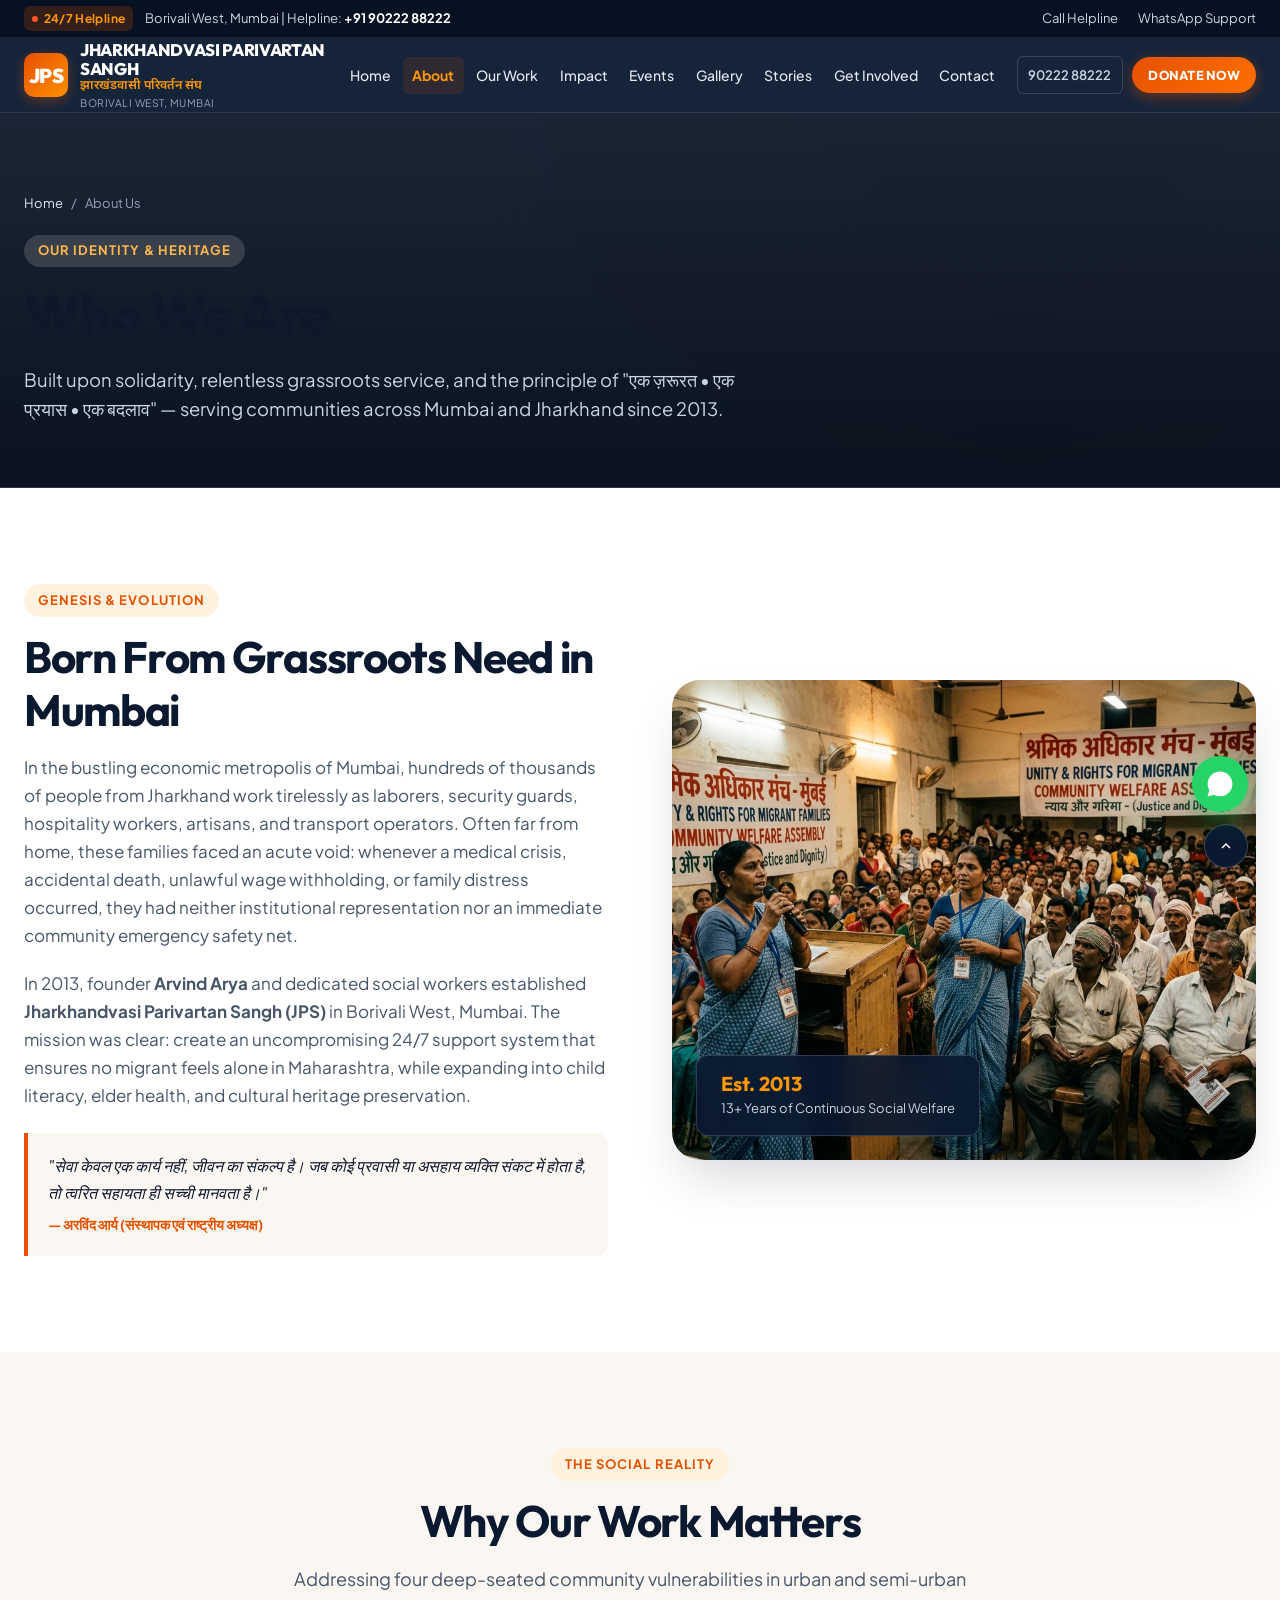
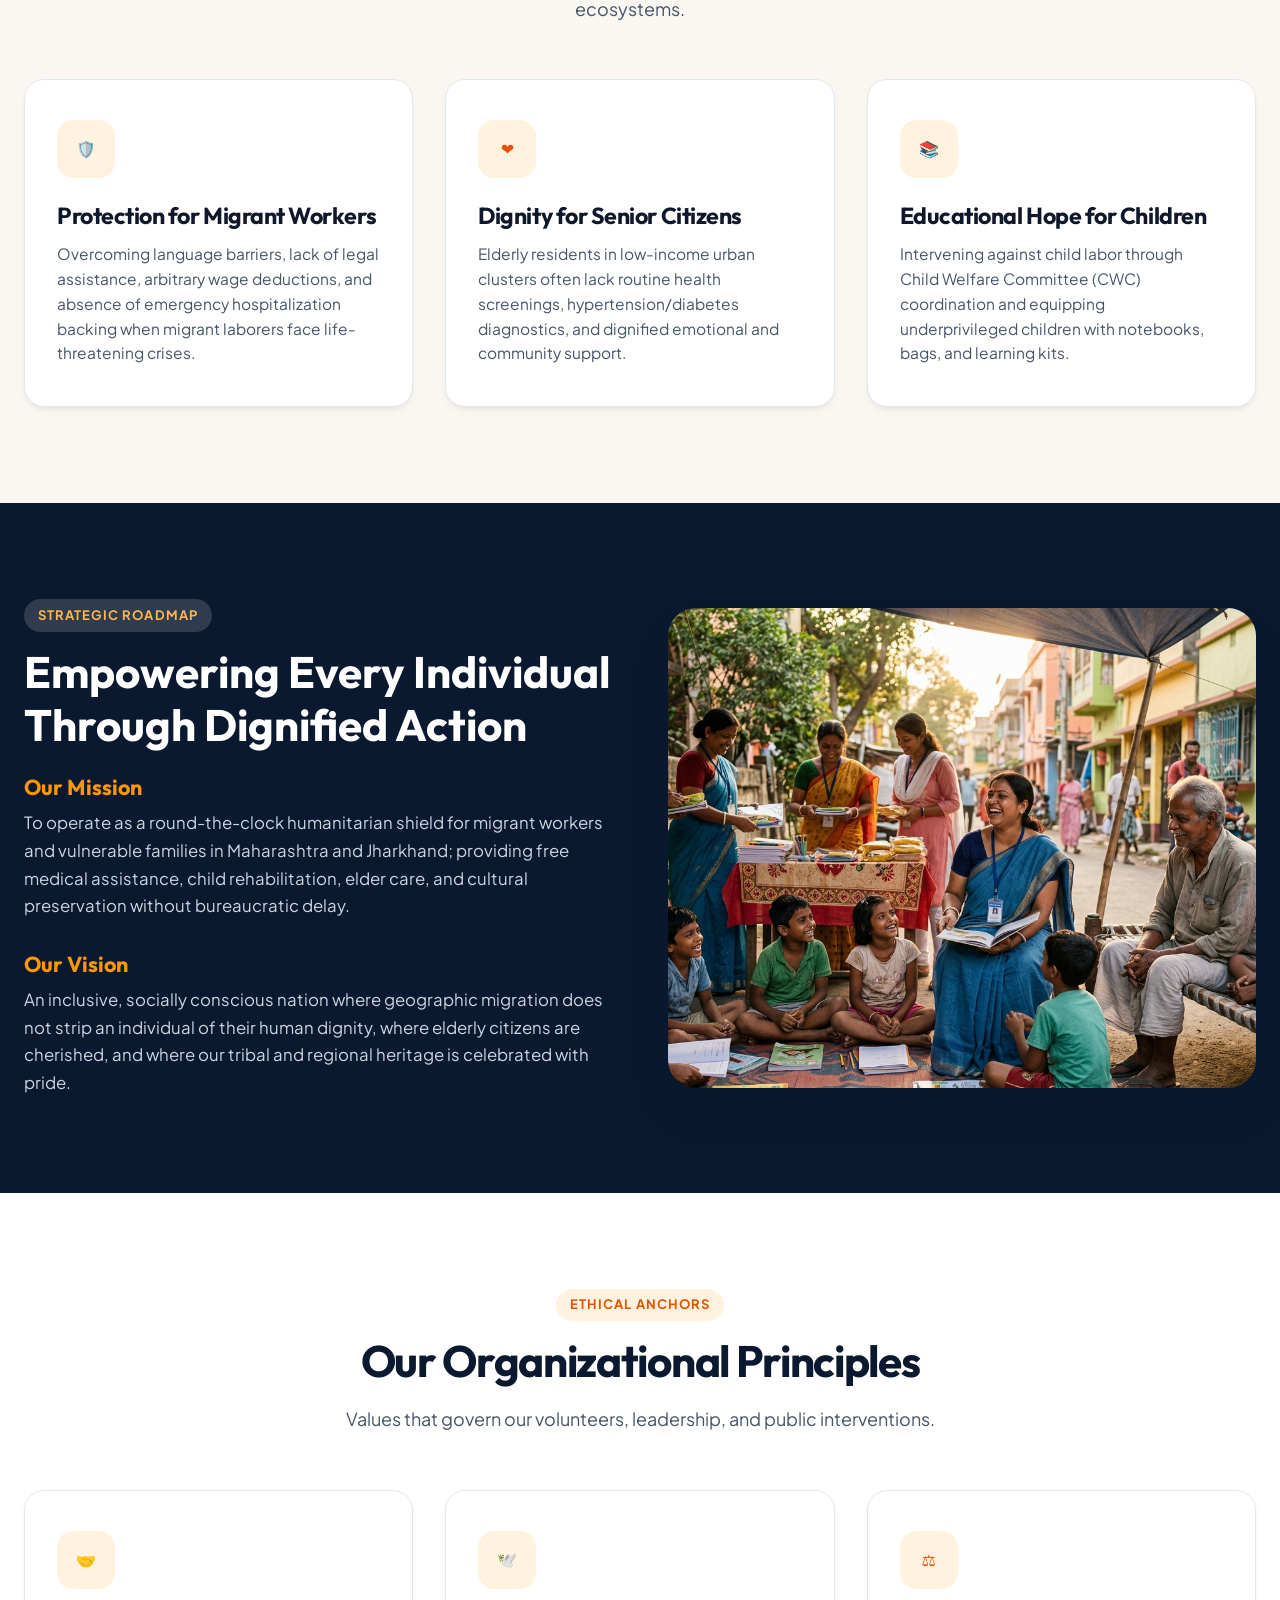
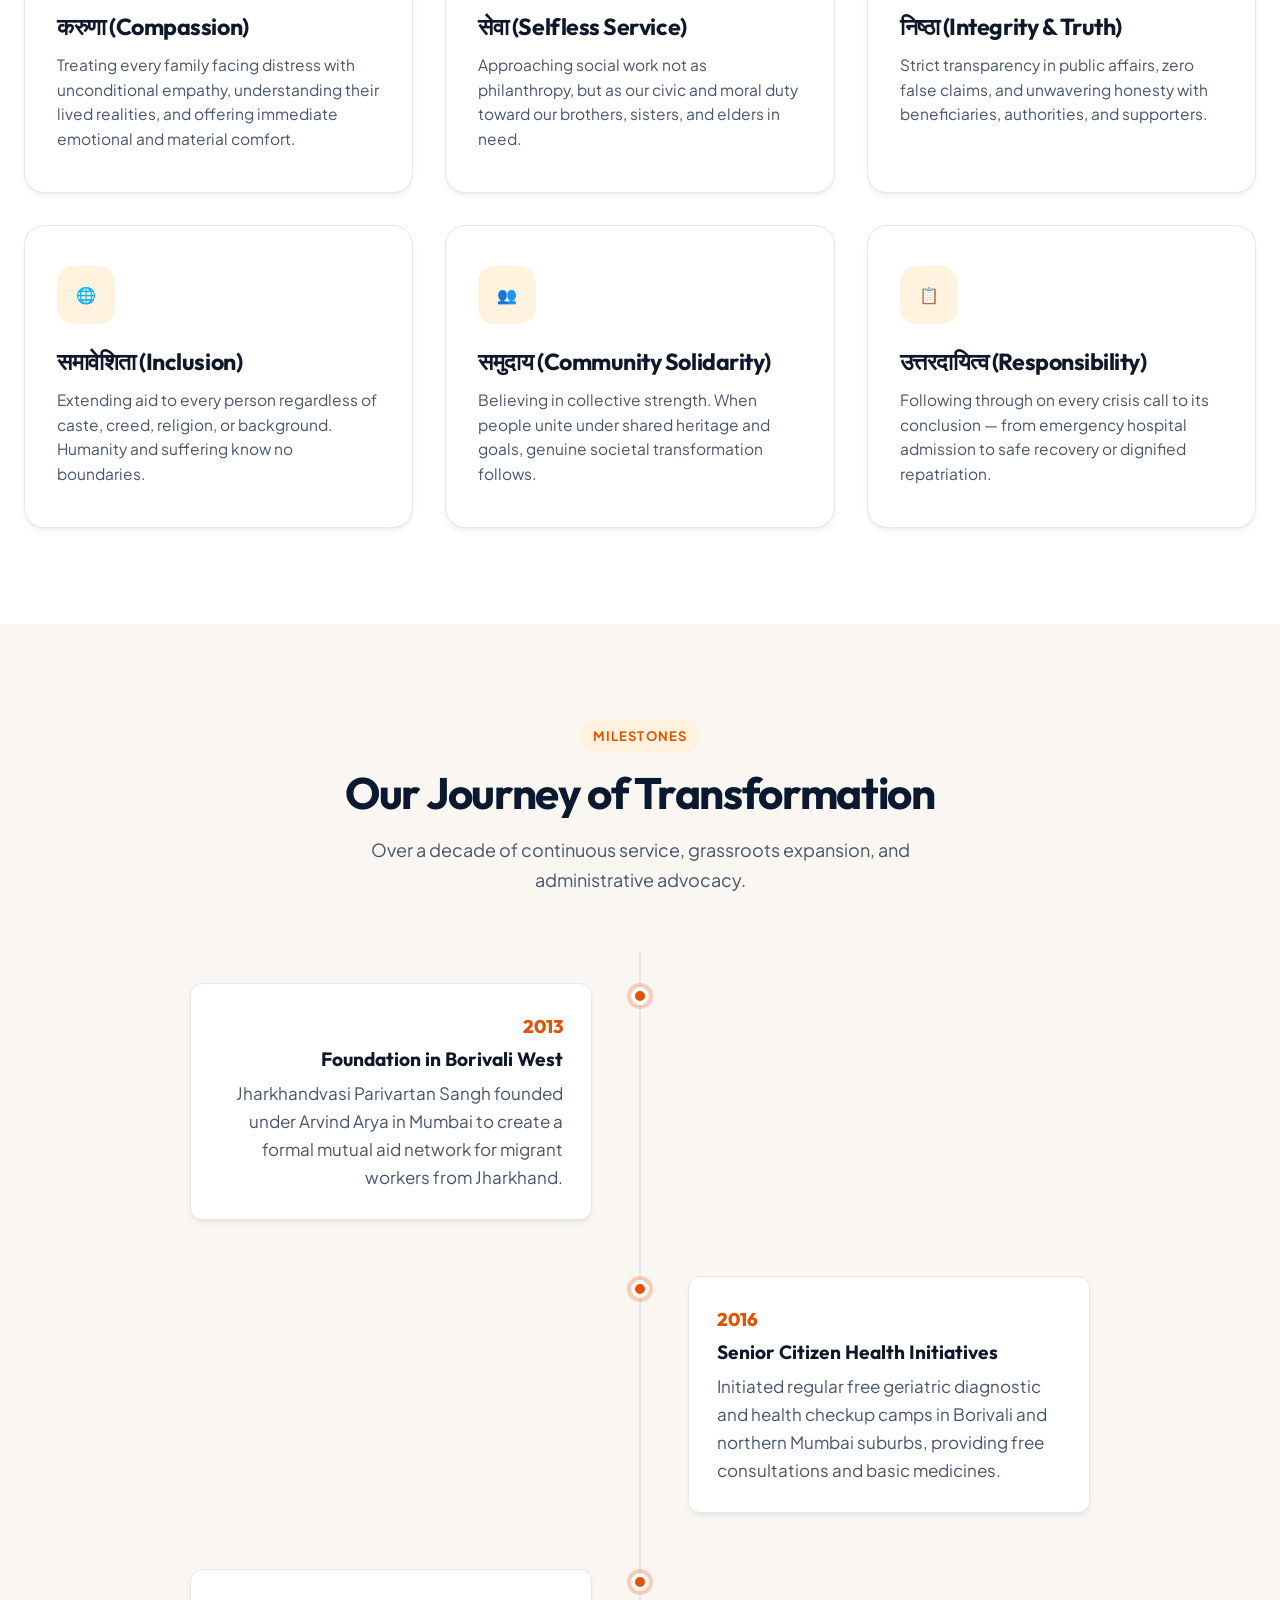
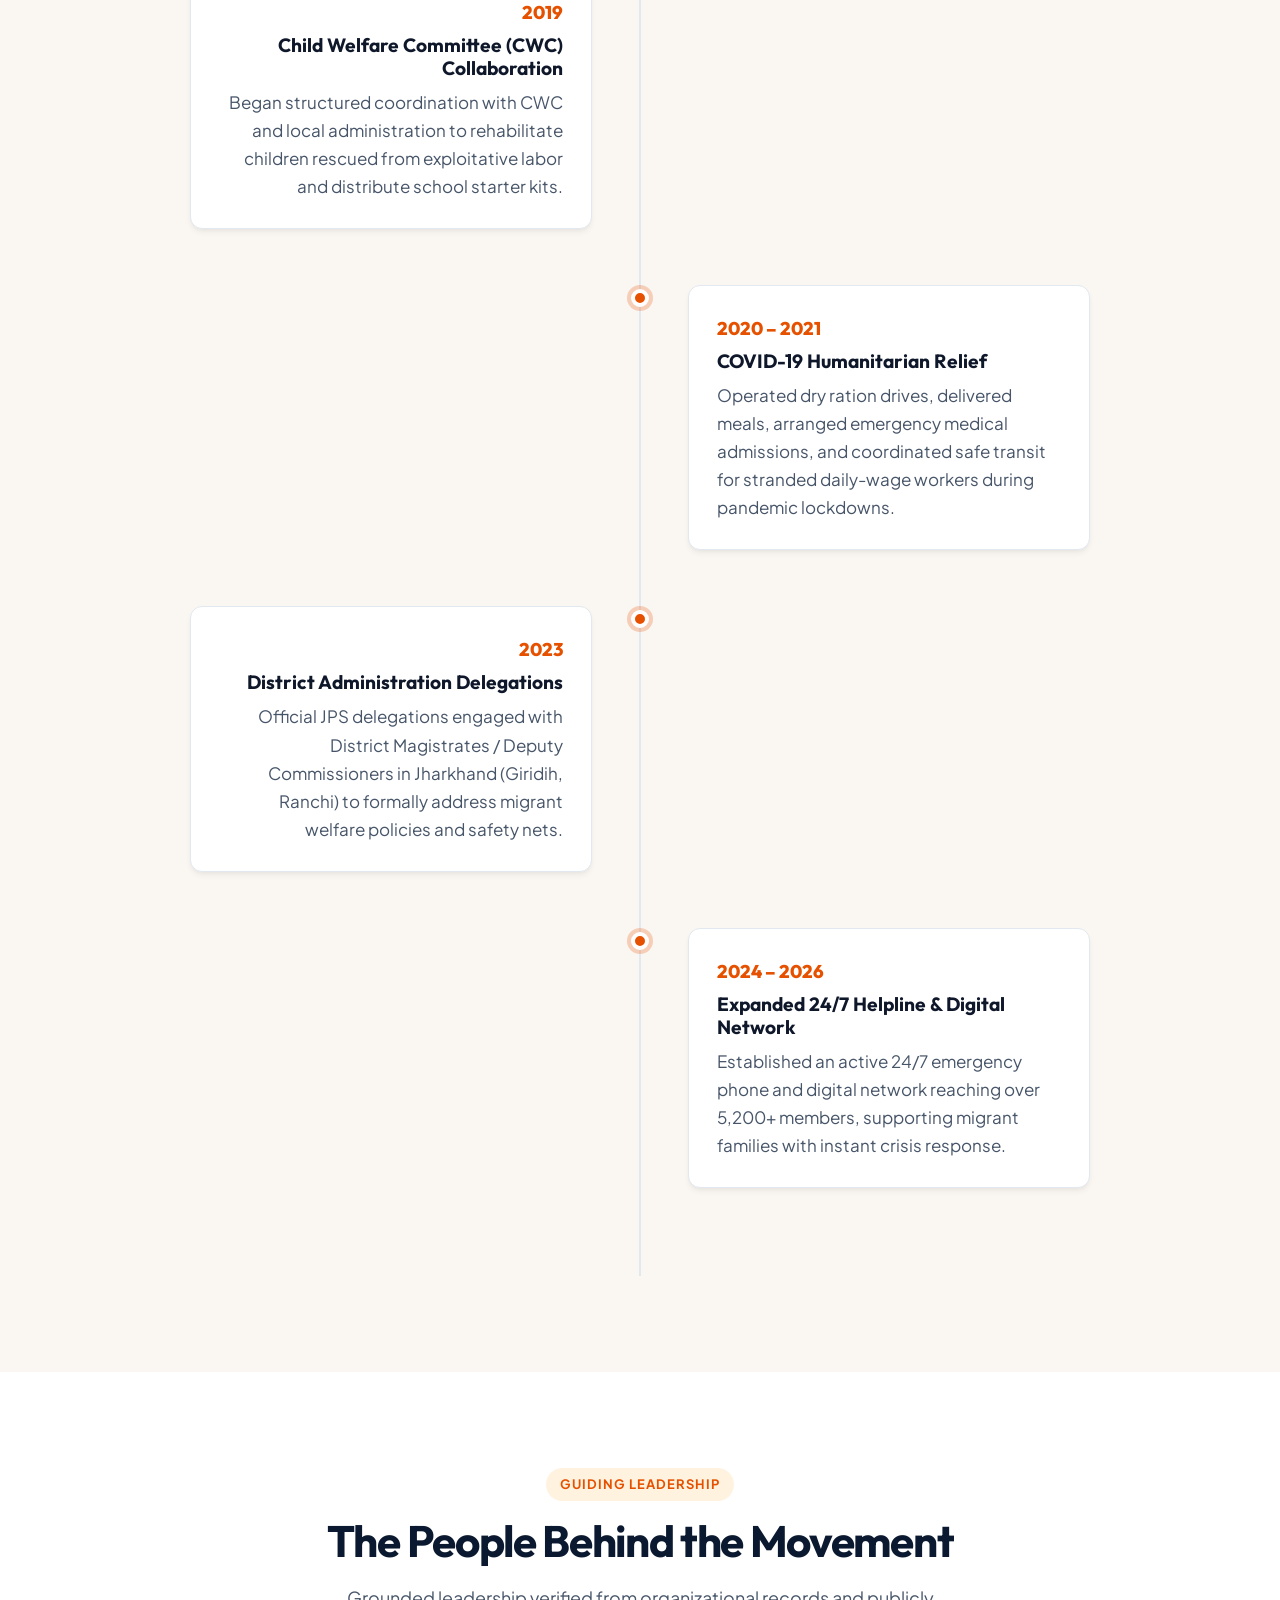
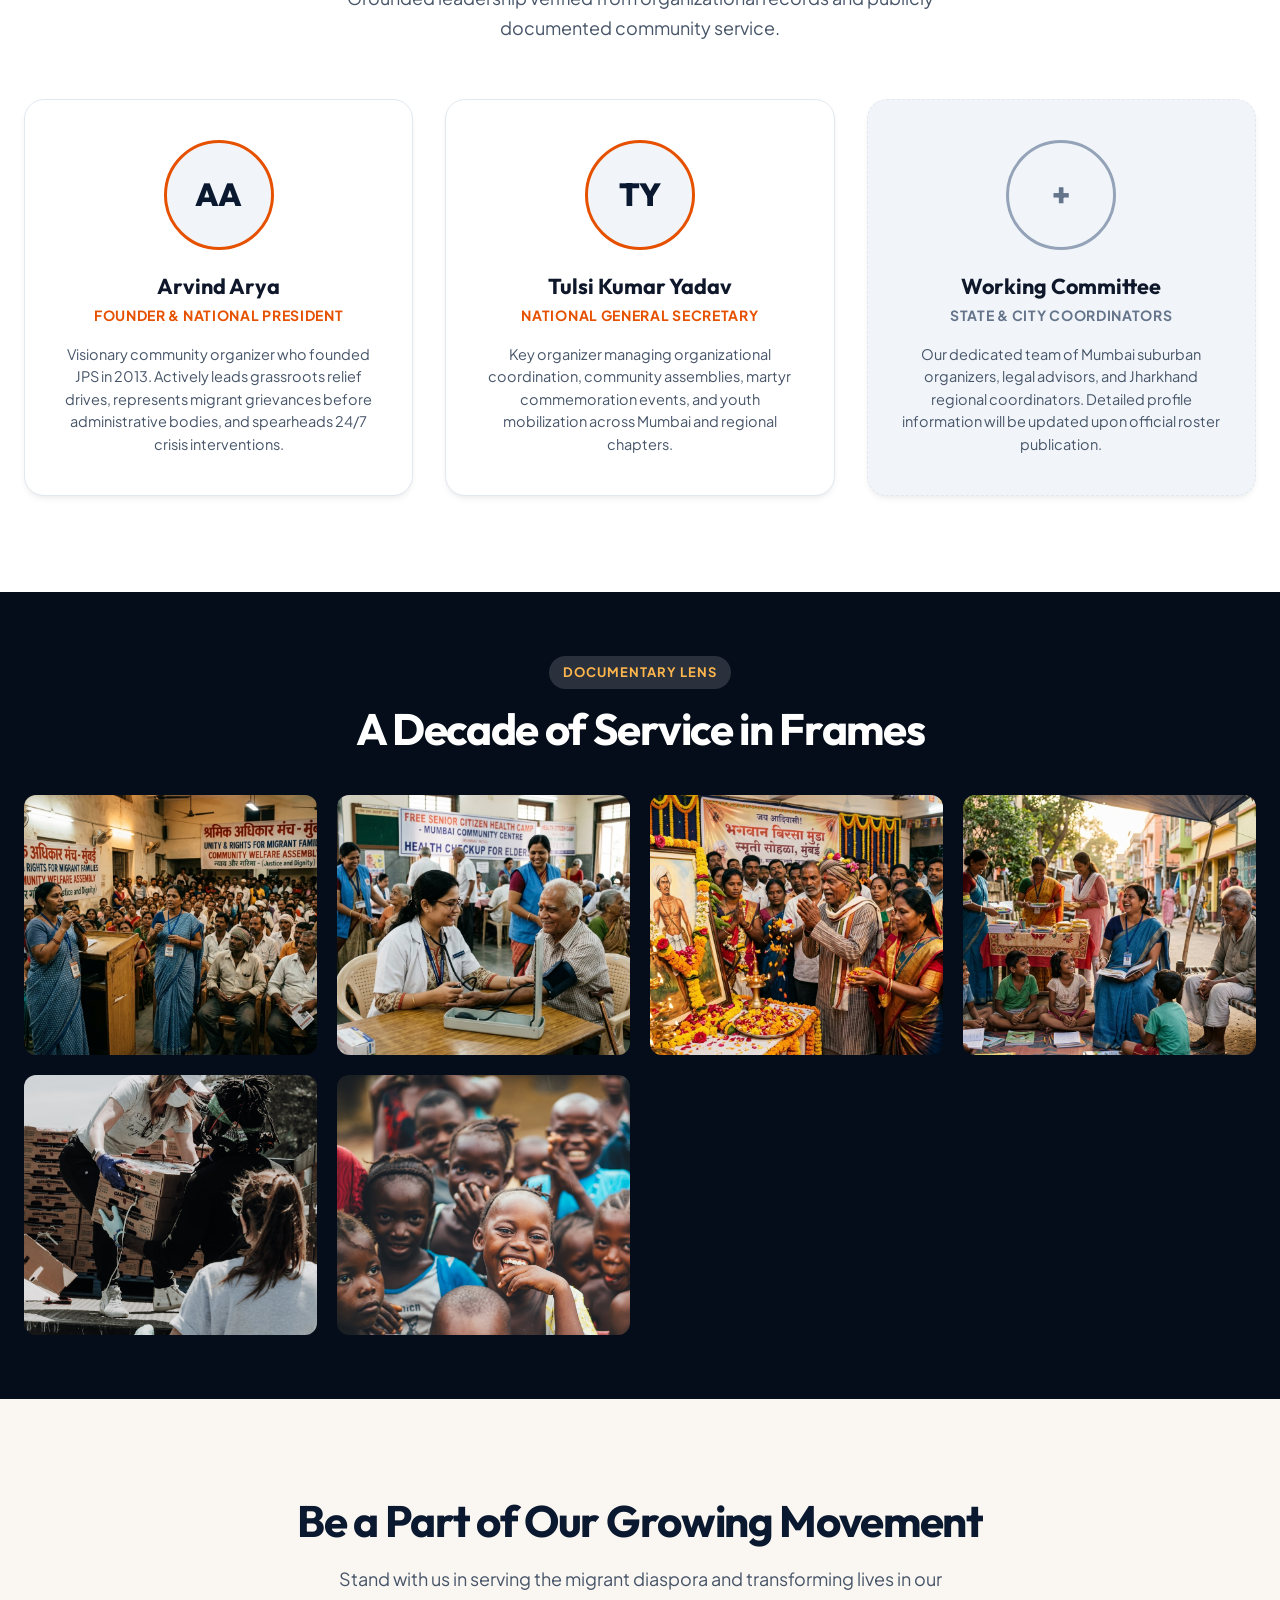
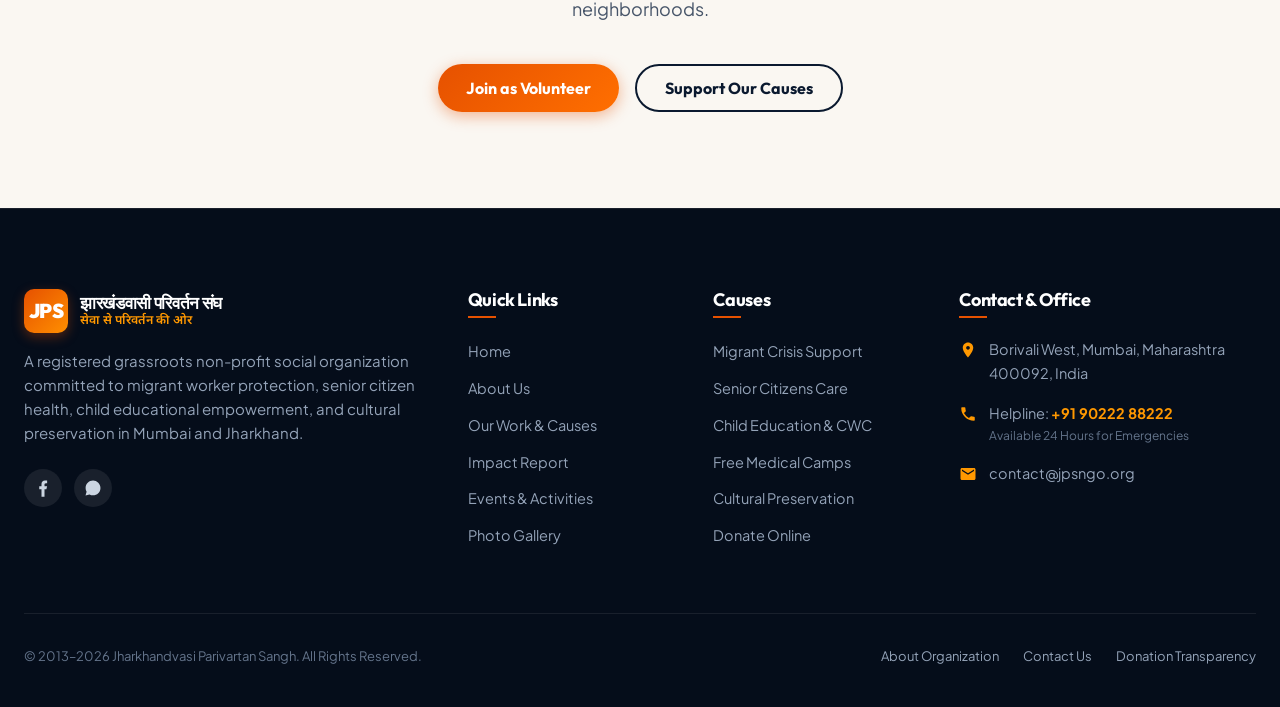
==== commit 7f0448cc: "Fix header section overlap, optimize mobile navigation, hero layout, and floating widgets" ====
--- a/about.html
+++ b/about.html
@@ -30,8 +30,8 @@
   <div class="top-strip">
     <div class="container top-strip-inner">
       <div class="top-strip-left">
-        <span class="top-strip-badge">24/7 Helpline Active</span>
-        <span>Borivali West, Mumbai | Helpline: <strong>+91 90222 88222</strong></span>
+        <span class="top-strip-badge">24/7 Helpline</span>
+        <span class="top-strip-text"><span class="top-strip-location">Borivali West, Mumbai | </span>Helpline: <a href="tel:+919022288222" class="top-strip-tel"><strong>+91 90222 88222</strong></a></span>
       </div>
       <div class="top-strip-right">
         <a href="tel:+919022288222" class="top-strip-link">Call Helpline</a>
--- a/assets/css/style.css
+++ b/assets/css/style.css
@@ -59,7 +59,7 @@
 
   /* Layout */
   --container-max: 1280px;
-  --header-height: 84px;
+  --header-height: 74px;
 }
 
 /* --- RESET & BASE STYLES --- */
@@ -189,22 +189,24 @@
   background: #061121;
   color: #cbd5e1;
   font-size: 0.8125rem;
-  padding: 0.5rem 0;
+  padding: 0.4rem 0;
   border-bottom: 1px solid rgba(255, 255, 255, 0.08);
+  position: relative;
+  z-index: 1001;
 }
 
 .top-strip-inner {
   display: flex;
   justify-content: space-between;
   align-items: center;
-  flex-wrap: wrap;
+  gap: 1rem;
+}
+
+.top-strip-left {
+  display: flex;
+  align-items: center;
   gap: 0.75rem;
-}
-
-.top-strip-left {
-  display: flex;
-  align-items: center;
-  gap: 1rem;
+  min-width: 0;
 }
 
 .top-strip-badge {
@@ -218,6 +220,8 @@
   display: inline-flex;
   align-items: center;
   gap: 0.35rem;
+  white-space: nowrap;
+  flex-shrink: 0;
 }
 
 .top-strip-badge::before {
@@ -235,10 +239,26 @@
   50% { transform: scale(1.6); opacity: 0.5; }
 }
 
+.top-strip-tel {
+  color: #cbd5e1;
+  text-decoration: none;
+  transition: color var(--transition-fast);
+  white-space: nowrap;
+}
+
+.top-strip-tel:hover {
+  color: #ff9800;
+}
+
+.top-strip-tel strong {
+  color: #ffffff;
+}
+
 .top-strip-right {
   display: flex;
   align-items: center;
-  gap: 1.5rem;
+  gap: 1.25rem;
+  flex-shrink: 0;
 }
 
 .top-strip-link {
@@ -247,6 +267,8 @@
   align-items: center;
   gap: 0.4rem;
   transition: color var(--transition-fast);
+  font-size: 0.8125rem;
+  white-space: nowrap;
 }
 
 .top-strip-link:hover {
@@ -264,11 +286,12 @@
   position: sticky;
   top: 0;
   z-index: 1000;
-  background: rgba(10, 25, 47, 0.92);
+  background: rgba(10, 25, 47, 0.95);
   backdrop-filter: blur(16px);
   -webkit-backdrop-filter: blur(16px);
   border-bottom: 1px solid rgba(255, 255, 255, 0.1);
-  transition: background var(--transition-normal), box-shadow var(--transition-normal), padding var(--transition-normal);
+  transition: background var(--transition-normal), box-shadow var(--transition-normal);
+  width: 100%;
 }
 
 .site-header.scrolled {
@@ -281,27 +304,32 @@
   align-items: center;
   justify-content: space-between;
   height: var(--header-height);
+  gap: 0.75rem;
+  width: 100%;
 }
 
 /* Brand Logo */
 .brand-logo {
   display: flex;
   align-items: center;
-  gap: 0.875rem;
+  gap: 0.75rem;
+  text-decoration: none;
+  flex-shrink: 1;
+  min-width: 0;
 }
 
 .brand-emblem {
-  width: 48px;
-  height: 48px;
+  width: 44px;
+  height: 44px;
   background: linear-gradient(135deg, var(--color-accent) 0%, #ff8f00 100%);
-  border-radius: 12px;
+  border-radius: 10px;
   display: flex;
   align-items: center;
   justify-content: center;
   color: #fff;
   font-family: var(--font-display);
   font-weight: 900;
-  font-size: 1.4rem;
+  font-size: 1.25rem;
   letter-spacing: -0.04em;
   box-shadow: 0 4px 12px rgba(230, 81, 0, 0.35);
   flex-shrink: 0;
@@ -310,31 +338,35 @@
 .brand-text {
   display: flex;
   flex-direction: column;
+  min-width: 0;
 }
 
 .brand-name {
   font-family: var(--font-display);
-  font-size: 1.125rem;
+  font-size: 1.05rem;
   font-weight: 800;
   letter-spacing: -0.02em;
   color: #ffffff;
   line-height: 1.15;
+  white-space: normal;
 }
 
 .brand-hindi {
   font-family: var(--font-hindi);
-  font-size: 0.8125rem;
+  font-size: 0.78rem;
   font-weight: 600;
   color: #ff9800;
   line-height: 1.15;
   margin-top: 1px;
+  white-space: nowrap;
 }
 
 .brand-location {
-  font-size: 0.6875rem;
+  font-size: 0.65rem;
   color: #94a3b8;
   letter-spacing: 0.05em;
   text-transform: uppercase;
+  white-space: nowrap;
 }
 
 /* Navigation Links */
@@ -342,7 +374,9 @@
   display: flex;
   align-items: center;
   list-style: none;
-  gap: 0.35rem;
+  gap: 0.15rem;
+  margin: 0;
+  padding: 0;
 }
 
 .nav-item {
@@ -351,12 +385,13 @@
 
 .nav-link {
   display: inline-block;
-  padding: 0.5rem 0.75rem;
-  font-size: 0.90625rem;
+  padding: 0.45rem 0.6rem;
+  font-size: 0.875rem;
   font-weight: 500;
   color: #e2e8f0;
   border-radius: var(--radius-sm);
   transition: color var(--transition-fast), background-color var(--transition-fast);
+  white-space: nowrap;
 }
 
 .nav-link:hover {
@@ -374,20 +409,22 @@
 .nav-actions {
   display: flex;
   align-items: center;
-  gap: 0.875rem;
+  gap: 0.6rem;
+  flex-shrink: 0;
 }
 
 .btn-header-call {
   display: inline-flex;
   align-items: center;
-  gap: 0.4rem;
+  gap: 0.35rem;
   color: #cbd5e1;
-  font-size: 0.875rem;
+  font-size: 0.8125rem;
   font-weight: 600;
-  padding: 0.5rem 0.75rem;
+  padding: 0.45rem 0.65rem;
   border-radius: var(--radius-sm);
   border: 1px solid rgba(255, 255, 255, 0.15);
   transition: all var(--transition-fast);
+  white-space: nowrap;
 }
 
 .btn-header-call:hover {
@@ -399,17 +436,19 @@
 .btn-donate-nav {
   display: inline-flex;
   align-items: center;
-  gap: 0.5rem;
+  gap: 0.4rem;
   background: linear-gradient(135deg, var(--color-accent) 0%, #ff6f00 100%);
   color: #ffffff;
   font-family: var(--font-display);
   font-weight: 700;
-  font-size: 0.875rem;
-  padding: 0.55rem 1.15rem;
+  font-size: 0.8125rem;
+  padding: 0.45rem 1rem;
   border-radius: var(--radius-full);
   box-shadow: 0 4px 14px rgba(230, 81, 0, 0.4);
   transition: all var(--transition-normal);
   letter-spacing: 0.02em;
+  white-space: nowrap;
+  flex-shrink: 0;
 }
 
 .btn-donate-nav:hover {
@@ -419,24 +458,37 @@
 }
 
 .btn-donate-nav svg {
-  width: 16px;
-  height: 16px;
+  width: 14px;
+  height: 14px;
   fill: currentColor;
+  flex-shrink: 0;
 }
 
 /* Mobile Toggle */
 .mobile-toggle {
   display: none;
-  background: transparent;
-  border: none;
+  background: rgba(255, 255, 255, 0.08);
+  border: 1px solid rgba(255, 255, 255, 0.18);
+  border-radius: 8px;
   cursor: pointer;
-  padding: 0.5rem;
-  color: #ffffff;
+  padding: 0;
+  width: 40px;
+  height: 40px;
+  align-items: center;
+  justify-content: center;
+  color: #ffffff;
+  flex-shrink: 0;
+  transition: background var(--transition-fast), border-color var(--transition-fast);
+}
+
+.mobile-toggle:hover {
+  background: rgba(255, 255, 255, 0.15);
+  border-color: rgba(255, 255, 255, 0.3);
 }
 
 .mobile-toggle svg {
-  width: 28px;
-  height: 28px;
+  width: 22px;
+  height: 22px;
   fill: currentColor;
 }
 
@@ -1966,52 +2018,332 @@
 }
 
 /* --- RESPONSIVE BREAKPOINTS --- */
-@media (max-width: 1100px) {
+
+/* Laptops & Tablets Landscape (<= 1120px) */
+@media (max-width: 1120px) {
+  .nav-menu, 
+  .btn-header-call {
+    display: none !important;
+  }
+
+  .mobile-toggle {
+    display: flex !important;
+  }
+
   .split-grid {
     grid-template-columns: 1fr;
     gap: 3rem;
   }
+
   .featured-grid {
     grid-template-columns: 1fr;
   }
+
   .featured-media {
-    min-height: 320px;
-  }
+    min-height: 340px;
+  }
+
   .featured-content {
     padding: 2.5rem;
   }
-  .work-grid, .events-grid, .team-grid {
+
+  .work-grid, 
+  .events-grid, 
+  .team-grid {
     grid-template-columns: repeat(2, 1fr);
   }
+
   .gallery-grid {
     grid-template-columns: repeat(3, 1fr);
   }
+
   .footer-grid {
     grid-template-columns: 1fr 1fr;
     gap: 2.5rem;
   }
 }
 
-@media (max-width: 820px) {
-  .nav-menu, .btn-header-call {
-    display: none;
-  }
+/* Tablets & Mobile Devices (<= 768px) */
+@media (max-width: 768px) {
+  :root {
+    --header-height: 62px;
+  }
+
+  body {
+    padding-bottom: 74px; /* Space for fixed bottom call bar */
+  }
+
+  .container {
+    padding-left: 1rem;
+    padding-right: 1rem;
+  }
+
+  /* 1. Sleek Single-Line Announcement Bar */
+  .top-strip {
+    padding: 0.35rem 0;
+  }
+
+  .top-strip-inner {
+    justify-content: center;
+    text-align: center;
+  }
+
+  .top-strip-left {
+    justify-content: center;
+    gap: 0.5rem;
+    font-size: 0.75rem;
+    width: 100%;
+  }
+
+  .top-strip-right {
+    display: none !important;
+  }
+
+  .top-strip-location {
+    display: none !important;
+  }
+
+  .top-strip-badge {
+    font-size: 0.6875rem;
+    padding: 0.12rem 0.45rem;
+  }
+
+  .top-strip-tel {
+    font-size: 0.75rem;
+  }
+
+  /* 2. Site Header & Brand Navigation */
+  .site-header {
+    border-bottom: 1px solid rgba(255, 255, 255, 0.08);
+  }
+
+  .nav-container {
+    height: 62px;
+    gap: 0.5rem;
+  }
+
+  .brand-logo {
+    gap: 0.45rem;
+    max-width: calc(100% - 130px);
+    min-width: 0;
+  }
+
+  .brand-emblem {
+    width: 36px;
+    height: 36px;
+    min-width: 36px;
+    font-size: 1rem;
+    border-radius: 8px;
+  }
+
+  .brand-text {
+    min-width: 0;
+    overflow: hidden;
+  }
+
+  .brand-name {
+    font-size: 0.8125rem;
+    font-weight: 800;
+    line-height: 1.15;
+    letter-spacing: -0.01em;
+    display: -webkit-box;
+    -webkit-line-clamp: 2;
+    -webkit-box-orient: vertical;
+    overflow: hidden;
+  }
+
+  .brand-hindi {
+    font-size: 0.6875rem;
+    line-height: 1.1;
+    margin-top: 1px;
+    white-space: nowrap;
+    overflow: hidden;
+    text-overflow: ellipsis;
+  }
+
+  .brand-location {
+    display: none !important;
+  }
+
+  .nav-actions {
+    gap: 0.35rem;
+    flex-shrink: 0;
+  }
+
+  .btn-donate-nav {
+    padding: 0.38rem 0.75rem;
+    font-size: 0.75rem;
+    gap: 0.3rem;
+  }
+
+  .btn-donate-nav svg {
+    width: 12px;
+    height: 12px;
+  }
+
   .mobile-toggle {
-    display: block;
-  }
+    width: 36px;
+    height: 36px;
+    min-width: 36px;
+    border-radius: 7px;
+  }
+
+  .mobile-toggle svg {
+    width: 20px;
+    height: 20px;
+  }
+
+  /* 3. Hero Section Responsive Fit */
+  .hero-slider-section {
+    height: auto;
+    min-height: calc(100svh - 62px);
+    max-height: none;
+    display: flex;
+    align-items: center;
+    padding-top: 1.5rem;
+    padding-bottom: 3.5rem;
+  }
+
+  .hero-content-wrapper {
+    padding-top: 1.5rem;
+    padding-bottom: 3.5rem;
+    justify-content: center;
+  }
+
+  .hero-badge-tag {
+    font-size: 0.6875rem;
+    padding: 0.25rem 0.7rem;
+    margin-bottom: 0.75rem;
+  }
+
+  .hero-hindi-tag {
+    font-size: 1.05rem;
+    line-height: 1.3;
+    margin-bottom: 0.5rem;
+  }
+
+  .hero-headline {
+    font-size: clamp(1.65rem, 6.2vw, 2.25rem);
+    line-height: 1.18;
+    margin-bottom: 0.75rem;
+  }
+
+  .hero-statement {
+    font-size: 0.9375rem;
+    line-height: 1.5;
+    margin-bottom: 1.25rem;
+  }
+
+  .hero-buttons {
+    flex-direction: column;
+    width: 100%;
+    gap: 0.625rem;
+  }
+
+  .hero-buttons .btn {
+    width: 100%;
+    padding: 0.75rem 1.25rem;
+    font-size: 0.9375rem;
+  }
+
+  .hero-controls {
+    bottom: 0.85rem;
+  }
+
+  .hero-indicator {
+    font-size: 0.8125rem;
+    gap: 0.5rem;
+  }
+
+  .hero-arrow-btn {
+    width: 34px;
+    height: 34px;
+  }
+
+  /* 4. Subpage Page Hero */
+  .page-hero {
+    padding: 3rem 0 2.25rem;
+  }
+
+  .page-hero-title {
+    font-size: clamp(1.75rem, 6vw, 2.25rem);
+    margin-bottom: 0.75rem;
+  }
+
+  .page-hero-desc {
+    font-size: 0.95rem;
+    line-height: 1.55;
+  }
+
+  .breadcrumbs {
+    font-size: 0.75rem;
+    margin-bottom: 1rem;
+  }
+
+  /* 5. General Layout & Sections */
+  section {
+    padding: 3.5rem 0;
+  }
+
+  .section-header {
+    margin-bottom: 2.25rem;
+  }
+
+  .section-title {
+    font-size: clamp(1.6rem, 5.5vw, 2.1rem);
+  }
+
+  .section-subtitle {
+    font-size: 0.9375rem;
+  }
+
   .stats-grid {
     grid-template-columns: repeat(2, 1fr);
-    gap: 2.5rem 1.5rem;
-  }
+    gap: 2rem 1.25rem;
+  }
+
   .stat-item:not(:last-child)::after {
     display: none;
   }
+
+  .stat-number {
+    font-size: 2.25rem;
+  }
+
   .cards-3-grid {
     grid-template-columns: 1fr;
-  }
+    gap: 1.5rem;
+  }
+
+  .work-grid, 
+  .events-grid, 
+  .team-grid {
+    grid-template-columns: 1fr;
+    gap: 1.5rem;
+  }
+
+  .gallery-grid {
+    grid-template-columns: repeat(2, 1fr);
+    gap: 0.75rem;
+  }
+
+  .gallery-item.span-2 {
+    grid-column: span 1;
+  }
+
+  .donation-grid {
+    grid-template-columns: 1fr;
+    gap: 1.25rem;
+  }
+
+  .form-row {
+    grid-template-columns: 1fr;
+  }
+
   .timeline-wrapper::before {
     left: 20px;
   }
+
   .timeline-node {
     width: 100%;
     left: 0 !important;
@@ -2019,53 +2351,131 @@
     padding-right: 0 !important;
     text-align: left !important;
   }
+
   .timeline-node .timeline-dot {
     left: 11px !important;
   }
-  .form-row {
-    grid-template-columns: 1fr;
-  }
-  .donation-grid {
-    grid-template-columns: repeat(2, 1fr);
-  }
-  .gallery-grid {
-    grid-template-columns: repeat(2, 1fr);
-  }
-  .mobile-call-bar {
-    display: block;
-  }
-  body {
-    padding-bottom: 60px;
-  }
-}
-
-@media (max-width: 580px) {
-  .work-grid, .events-grid, .team-grid {
-    grid-template-columns: 1fr;
-  }
-  .gallery-grid {
-    grid-template-columns: 1fr;
-  }
-  .gallery-item.span-2 {
-    grid-column: span 1;
-  }
+
   .footer-grid {
     grid-template-columns: 1fr;
     gap: 2rem;
   }
-  .hero-buttons {
+
+  .footer-bottom-inner {
     flex-direction: column;
-    align-items: stretch;
-  }
-  .hero-buttons .btn {
-    width: 100%;
-  }
+    text-align: center;
+    gap: 0.75rem;
+  }
+
+  /* 6. Fixed Bottom Mobile Call Bar & Floating Buttons */
+  .mobile-call-bar {
+    display: block !important;
+    position: fixed;
+    bottom: 0;
+    left: 0;
+    right: 0;
+    background: rgba(5, 13, 26, 0.98);
+    backdrop-filter: blur(12px);
+    -webkit-backdrop-filter: blur(12px);
+    border-top: 1px solid rgba(255, 255, 255, 0.12);
+    z-index: 998;
+    padding: 0.65rem 0.85rem;
+  }
+
+  .mobile-call-inner {
+    display: grid;
+    grid-template-columns: 1fr 1fr;
+    gap: 0.6rem;
+  }
+
+  .mobile-call-inner .btn {
+    padding: 0.65rem 0.75rem;
+    font-size: 0.8125rem;
+  }
+
+  .floating-widgets {
+    bottom: 5.25rem !important; /* Above fixed bottom call bar */
+    right: 0.85rem !important;
+    gap: 0.5rem;
+    z-index: 997;
+  }
+
+  .btn-float-whatsapp {
+    width: 48px;
+    height: 48px;
+    box-shadow: 0 4px 14px rgba(37, 211, 102, 0.4);
+  }
+
+  .btn-float-whatsapp svg {
+    width: 26px;
+    height: 26px;
+  }
+
+  .whatsapp-tooltip {
+    display: none !important;
+  }
+
+  .btn-back-to-top {
+    width: 38px;
+    height: 38px;
+  }
+
+  .btn-back-to-top svg {
+    width: 16px;
+    height: 16px;
+  }
+}
+
+/* Extra Small Screens (<= 420px) */
+@media (max-width: 420px) {
+  .container {
+    padding-left: 0.75rem;
+    padding-right: 0.75rem;
+  }
+
+  .brand-logo {
+    max-width: calc(100% - 118px);
+    gap: 0.35rem;
+  }
+
+  .brand-emblem {
+    width: 32px;
+    height: 32px;
+    min-width: 32px;
+    font-size: 0.875rem;
+    border-radius: 7px;
+  }
+
+  .brand-name {
+    font-size: 0.75rem;
+  }
+
+  .brand-hindi {
+    font-size: 0.625rem;
+  }
+
+  .btn-donate-nav {
+    padding: 0.35rem 0.55rem;
+    font-size: 0.7rem;
+    gap: 0.2rem;
+  }
+
+  .mobile-toggle {
+    width: 34px;
+    height: 34px;
+    min-width: 34px;
+  }
+
+  .gallery-grid {
+    grid-template-columns: 1fr;
+  }
+
   .stats-grid {
     grid-template-columns: 1fr;
-    gap: 2rem;
-  }
-  .floating-widgets {
-    bottom: 5rem;
-    right: 1.25rem;
-  }
-}
+    gap: 1.5rem;
+  }
+
+  .hero-headline {
+    font-size: 1.65rem;
+  }
+}
